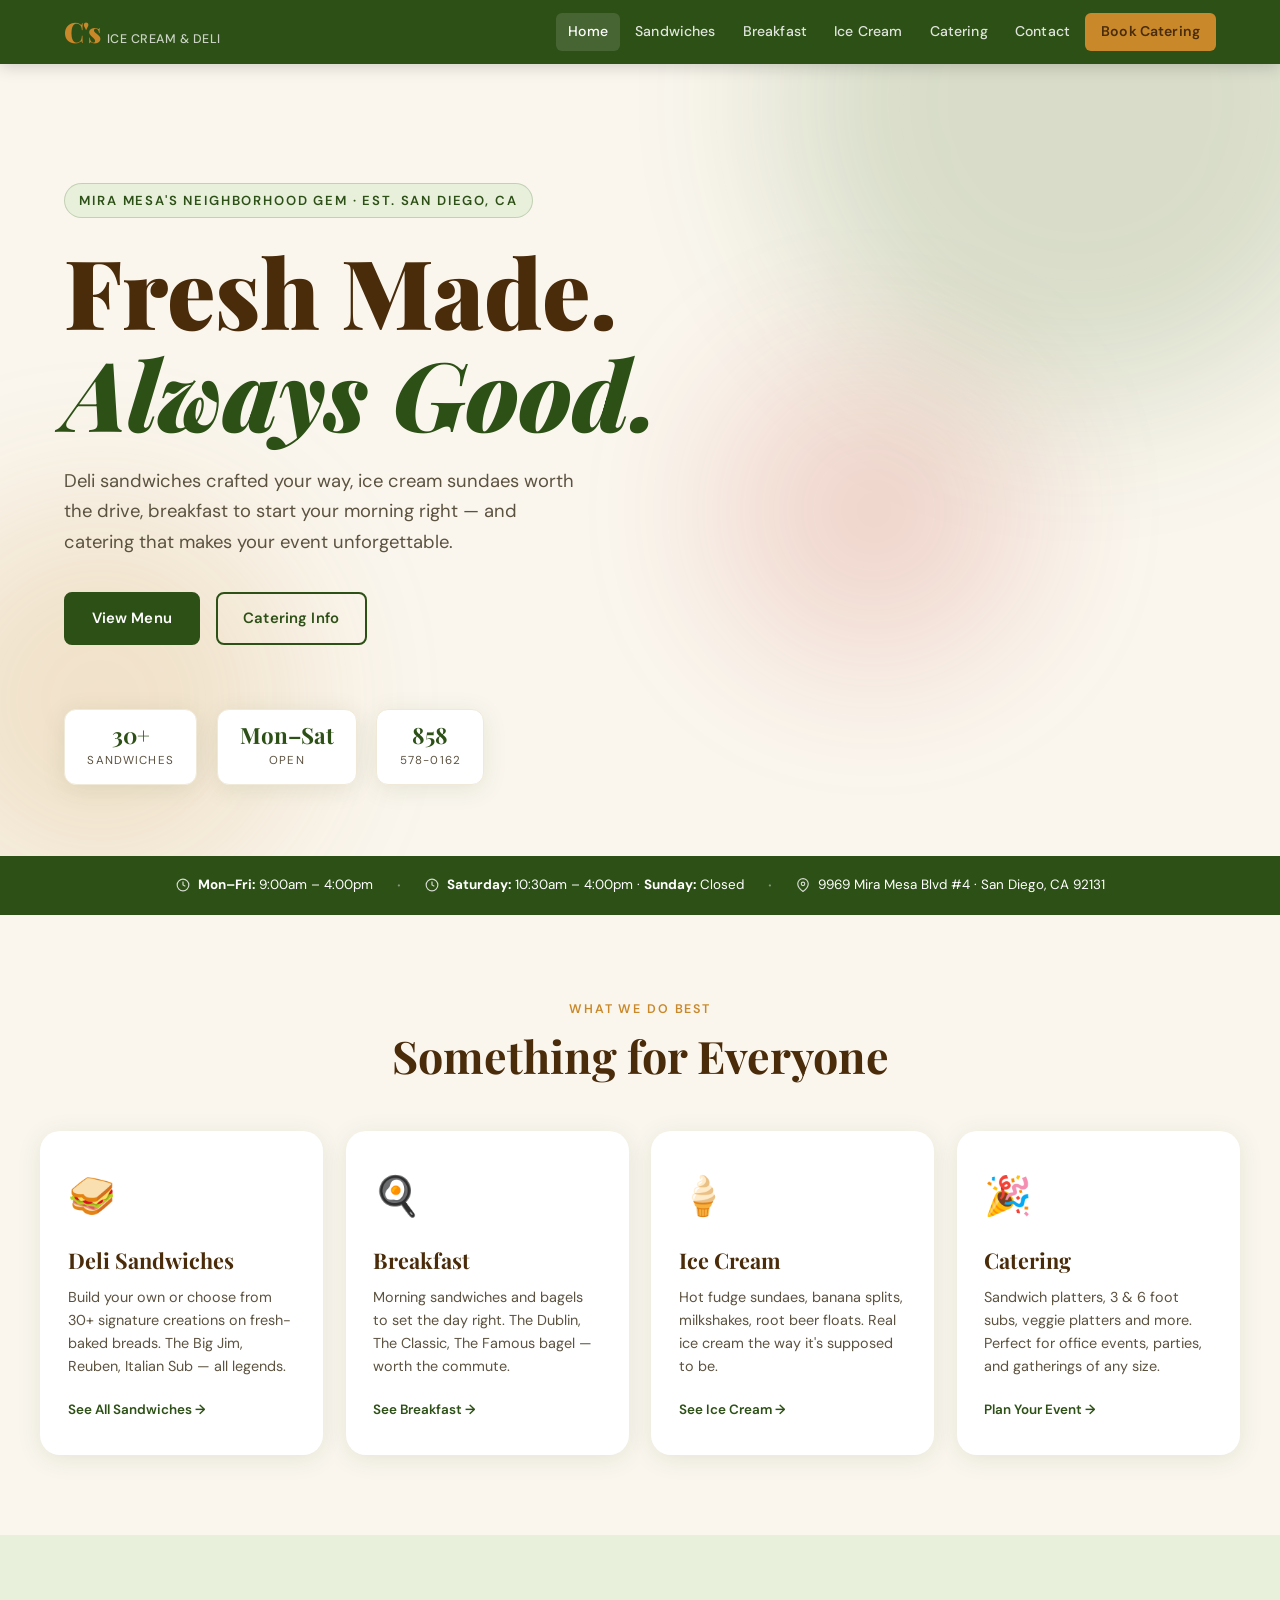
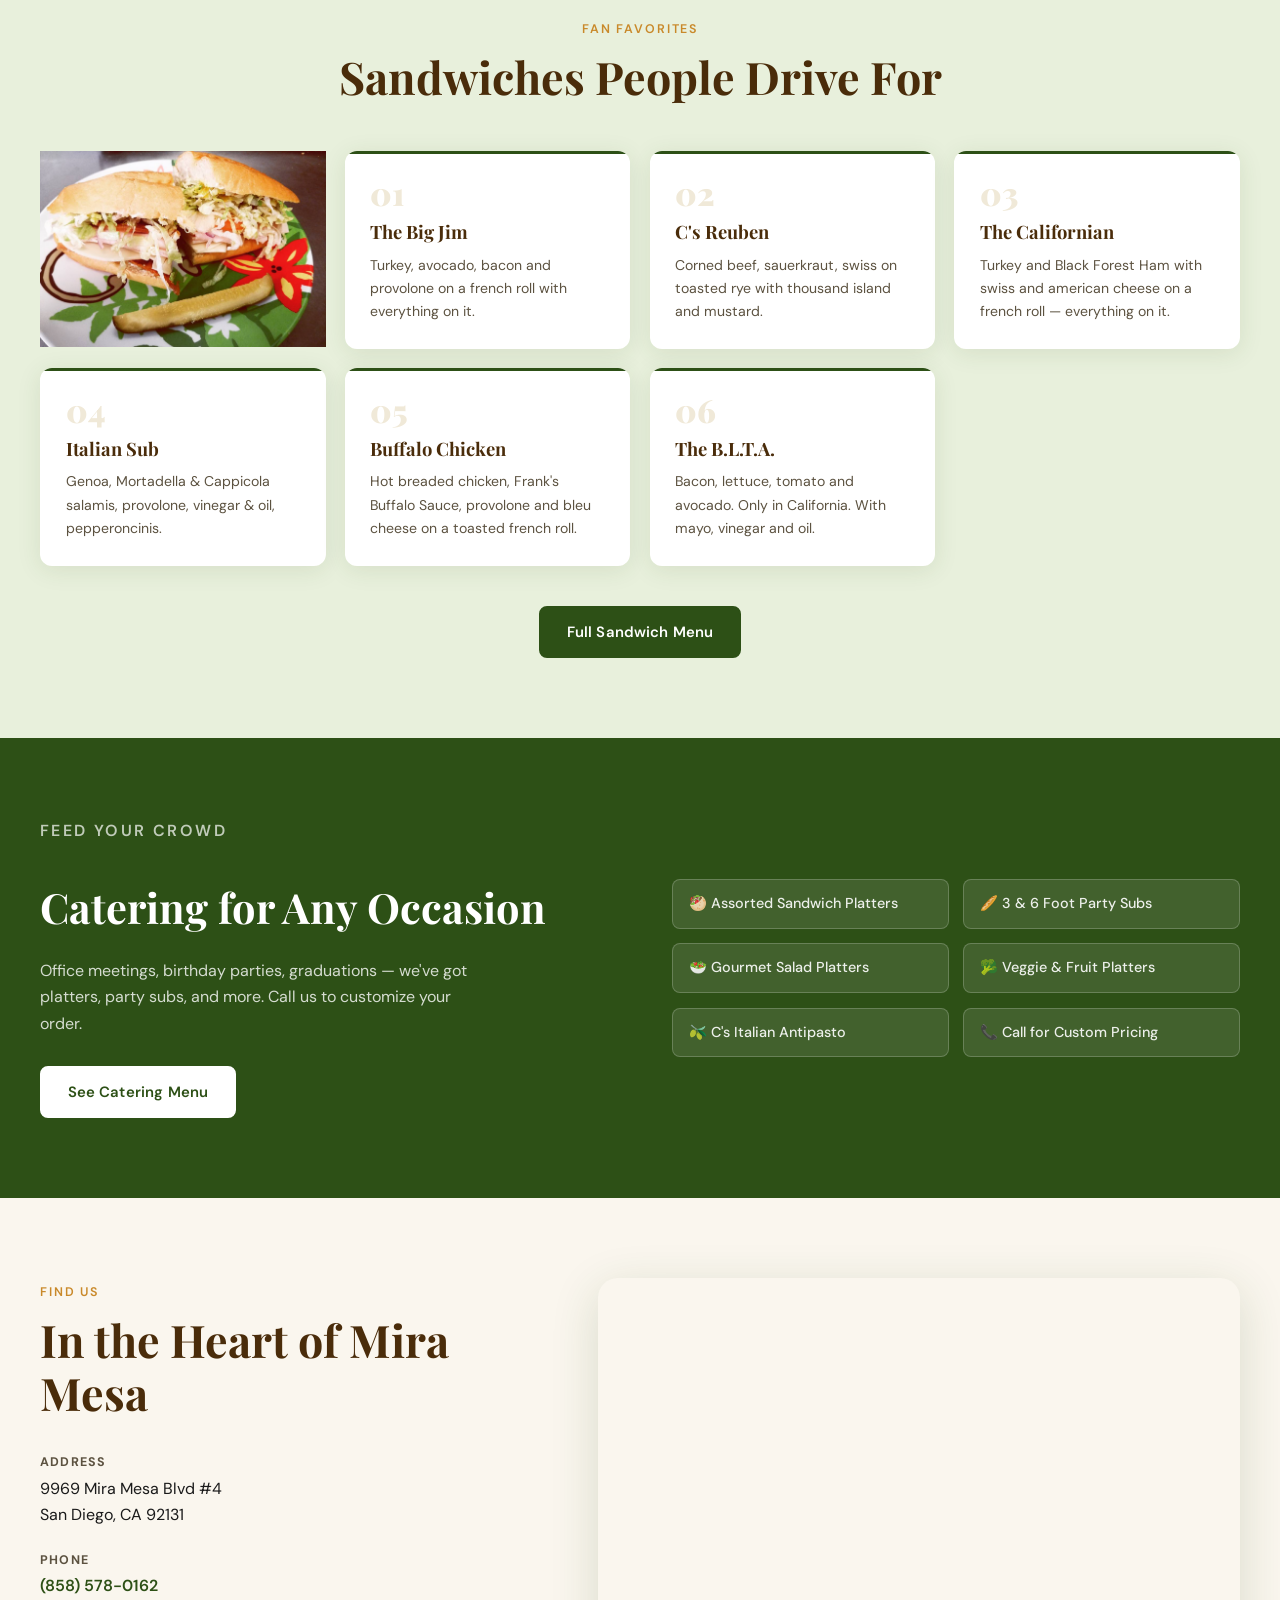
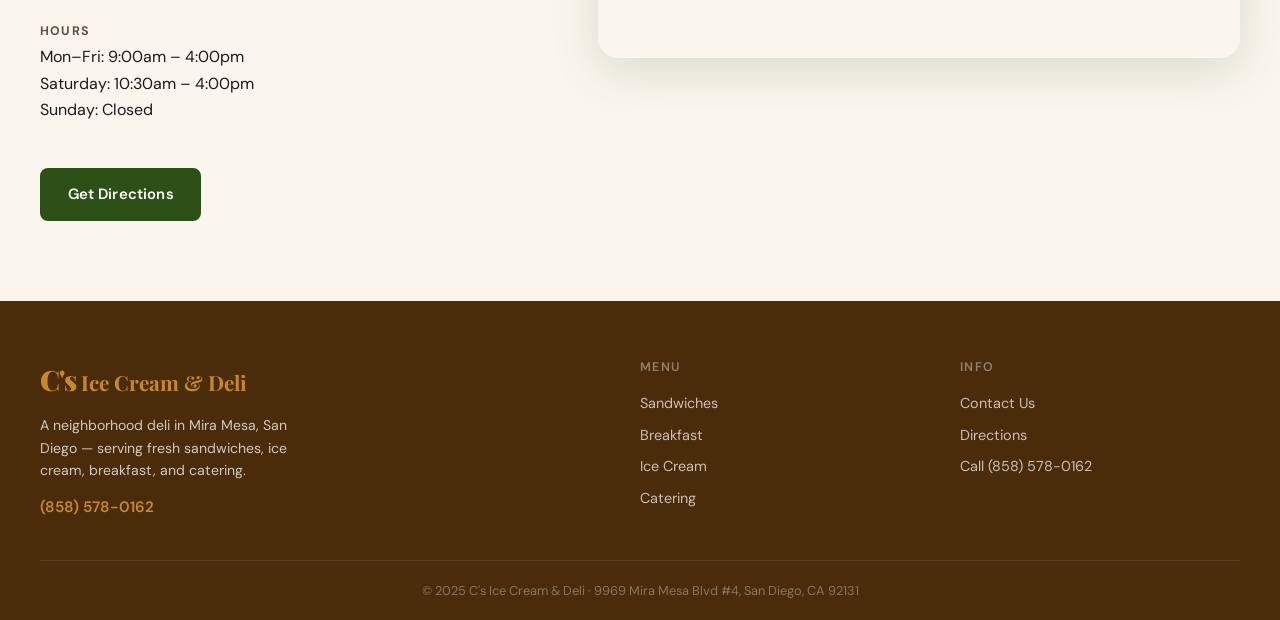
==== index.html @ 93390e1f "Remove duplicate image tag for The Big Jim sandwich6a" ====
<!DOCTYPE html>
<html lang="en">
<head>
  <meta charset="UTF-8" />
  <meta name="viewport" content="width=device-width, initial-scale=1.0" />
  <title>C's Ice Cream & Deli | Mira Mesa, San Diego</title>
  <meta name="description" content="C's Ice Cream & Deli — Mira Mesa's favorite neighborhood deli since forever. Fresh sandwiches, ice cream, breakfast, and catering in San Diego, CA." />
  <link rel="preconnect" href="https://fonts.googleapis.com" />
  <link href="https://fonts.googleapis.com/css2?family=Playfair+Display:ital,wght@0,700;0,900;1,700&family=DM+Sans:wght@300;400;500;600&display=swap" rel="stylesheet" />
  <link rel="stylesheet" href="style.css" />
</head>
<body>

  <!-- NAV -->
  <header class="site-header" id="top">
    <div class="nav-inner">
      <a href="index.html" class="logo">
        <span class="logo-c">C's</span>
        <span class="logo-sub">Ice Cream &amp; Deli</span>
      </a>
      <button class="hamburger" id="hamburger" aria-label="Menu">
        <span></span><span></span><span></span>
      </button>
      <nav class="main-nav" id="main-nav">
        <a href="index.html" class="active">Home</a>
        <a href="menu-sandwiches.html">Sandwiches</a>
        <a href="menu-breakfast.html">Breakfast</a>
        <a href="menu-icecream.html">Ice Cream</a>
        <a href="catering.html">Catering</a>
        <a href="contact.html">Contact</a>
        <a href="catering.html" class="nav-cta">Book Catering</a>
      </nav>
    </div>
  </header>

  <!-- HERO -->
  <section class="hero">
    <div class="hero-bg">
      <div class="hero-blob blob1"></div>
      <div class="hero-blob blob2"></div>
      <div class="hero-blob blob3"></div>
    </div>
    <div class="hero-content">
      <p class="hero-eyebrow">Mira Mesa's Neighborhood Gem · Est. San Diego, CA</p>
      <h1 class="hero-title">
        Fresh Made.<br />
        <em>Always Good.</em>
      </h1>
      <p class="hero-desc">Deli sandwiches crafted your way, ice cream sundaes worth the drive, breakfast to start your morning right — and catering that makes your event unforgettable.</p>
      <div class="hero-actions">
        <a href="menu-sandwiches.html" class="btn btn-primary">View Menu</a>
        <a href="catering.html" class="btn btn-outline">Catering Info</a>
      </div>
    </div>
    <div class="hero-badges">
      <div class="badge"><span class="badge-num">30+</span><span class="badge-label">Sandwiches</span></div>
      <div class="badge"><span class="badge-num">Mon–Sat</span><span class="badge-label">Open</span></div>
      <div class="badge"><span class="badge-num">858</span><span class="badge-label">578-0162</span></div>
    </div>
  </section>

  <!-- QUICK INFO STRIP -->
  <div class="info-strip">
    <div class="info-item">
      <svg xmlns="http://www.w3.org/2000/svg" viewBox="0 0 24 24" fill="none" stroke="currentColor" stroke-width="2"><circle cx="12" cy="12" r="10"/><polyline points="12 6 12 12 16 14"/></svg>
      <div><strong>Mon–Fri:</strong> 9:00am – 4:00pm</div>
    </div>
    <div class="info-sep">·</div>
    <div class="info-item">
      <svg xmlns="http://www.w3.org/2000/svg" viewBox="0 0 24 24" fill="none" stroke="currentColor" stroke-width="2"><circle cx="12" cy="12" r="10"/><polyline points="12 6 12 12 16 14"/></svg>
      <div><strong>Saturday:</strong> 10:30am – 4:00pm · <strong>Sunday:</strong> Closed</div>
    </div>
    <div class="info-sep">·</div>
    <div class="info-item">
      <svg xmlns="http://www.w3.org/2000/svg" viewBox="0 0 24 24" fill="none" stroke="currentColor" stroke-width="2"><path d="M21 10c0 7-9 13-9 13s-9-6-9-13a9 9 0 0 1 18 0z"/><circle cx="12" cy="10" r="3"/></svg>
      <div>9969 Mira Mesa Blvd #4 · San Diego, CA 92131</div>
    </div>
  </div>

  <!-- MENU SPOTLIGHT -->
  <section class="section menu-spotlight">
    <div class="container">
      <div class="section-header">
        <p class="section-eyebrow">What We Do Best</p>
        <h2 class="section-title">Something for Everyone</h2>
      </div>
      <div class="spotlight-grid">
        <a href="menu-sandwiches.html" class="spotlight-card card-sand">
          <div class="spotlight-icon">🥪</div>
          <h3>Deli Sandwiches</h3>
          <p>Build your own or choose from 30+ signature creations on fresh-baked breads. The Big Jim, Reuben, Italian Sub — all legends.</p>
          <span class="card-link">See All Sandwiches →</span>
        </a>
        <a href="menu-breakfast.html" class="spotlight-card card-bfast">
          <div class="spotlight-icon">🍳</div>
          <h3>Breakfast</h3>
          <p>Morning sandwiches and bagels to set the day right. The Dublin, The Classic, The Famous bagel — worth the commute.</p>
          <span class="card-link">See Breakfast →</span>
        </a>
        <a href="menu-icecream.html" class="spotlight-card card-ice">
          <div class="spotlight-icon">🍦</div>
          <h3>Ice Cream</h3>
          <p>Hot fudge sundaes, banana splits, milkshakes, root beer floats. Real ice cream the way it's supposed to be.</p>
          <span class="card-link">See Ice Cream →</span>
        </a>
        <a href="catering.html" class="spotlight-card card-cater">
          <div class="spotlight-icon">🎉</div>
          <h3>Catering</h3>
          <p>Sandwich platters, 3 & 6 foot subs, veggie platters and more. Perfect for office events, parties, and gatherings of any size.</p>
          <span class="card-link">Plan Your Event →</span>
        </a>
      </div>
    </div>
  </section>

  <!-- FEATURED SANDWICHES -->
  <section class="section fan-favs">
    <div class="container">
      <div class="section-header">
        <p class="section-eyebrow">Fan Favorites</p>
        <h2 class="section-title">Sandwiches People Drive For</h2>
      </div>
      <div class="favs-grid">
        <img src="Big_jim.PNG" alt="The Big Jim sandwichj" />
        <div class="fav-card">
          <div class="fav-num">01</div>
          <h4>The Big Jim</h4>
          <p>Turkey, avocado, bacon and provolone on a french roll with everything on it.</p>
        </div>
        
        <div class="fav-card">
          <div class="fav-num">02</div>
          
          <h4>C's Reuben</h4>
          <p>Corned beef, sauerkraut, swiss on toasted rye with thousand island and mustard.</p>
        </div>
        <div class="fav-card">
          <div class="fav-num">03</div>
          <h4>The Californian</h4>
          <p>Turkey and Black Forest Ham with swiss and american cheese on a french roll — everything on it.</p>
        </div>
        <div class="fav-card">
          <div class="fav-num">04</div>
          <h4>Italian Sub</h4>
          <p>Genoa, Mortadella & Cappicola salamis, provolone, vinegar & oil, pepperoncinis.</p>
        </div>
        <div class="fav-card">
          <div class="fav-num">05</div>
          <h4>Buffalo Chicken</h4>
          <p>Hot breaded chicken, Frank's Buffalo Sauce, provolone and bleu cheese on a toasted french roll.</p>
        </div>
        <div class="fav-card">
          <div class="fav-num">06</div>
          <h4>The B.L.T.A.</h4>
          <p>Bacon, lettuce, tomato and avocado. Only in California. With mayo, vinegar and oil.</p>
        </div>
      </div>
      <div class="favs-cta">
        <a href="menu-sandwiches.html" class="btn btn-primary">Full Sandwich Menu</a>
      </div>
    </div>
  </section>

  <!-- CATERING CTA BANNER -->
  <section class="cater-banner">
    <div class="container cater-banner-inner">
      <div class="cater-text">
        <p class="section-eyebrow light">Feed Your Crowd</p>
        <h2>Catering for Any Occasion</h2>
        <p>Office meetings, birthday parties, graduations — we've got platters, party subs, and more. Call us to customize your order.</p>
        <a href="catering.html" class="btn btn-white">See Catering Menu</a>
      </div>
      <div class="cater-items">
        <div class="cater-item">🥙 Assorted Sandwich Platters</div>
        <div class="cater-item">🥖 3 & 6 Foot Party Subs</div>
        <div class="cater-item">🥗 Gourmet Salad Platters</div>
        <div class="cater-item">🥦 Veggie &amp; Fruit Platters</div>
        <div class="cater-item">🫒 C's Italian Antipasto</div>
        <div class="cater-item">📞 Call for Custom Pricing</div>
      </div>
    </div>
  </section>

  <!-- LOCATION -->
  <section class="section location-section">
    <div class="container location-inner">
      <div class="location-info">
        <p class="section-eyebrow">Find Us</p>
        <h2 class="section-title">In the Heart of Mira Mesa</h2>
        <div class="loc-detail">
          <strong>Address</strong>
          <span>9969 Mira Mesa Blvd #4<br />San Diego, CA 92131</span>
        </div>
        <div class="loc-detail">
          <strong>Phone</strong>
          <span><a href="tel:8585780162">(858) 578-0162</a></span>
        </div>
        <div class="loc-detail">
          <strong>Hours</strong>
          <span>
            Mon–Fri: 9:00am – 4:00pm<br />
            Saturday: 10:30am – 4:00pm<br />
            Sunday: Closed
          </span>
        </div>
        <a href="https://maps.google.com/?q=9969+Mira+Mesa+Blvd+San+Diego+CA+92131" target="_blank" class="btn btn-primary" style="margin-top:1.5rem">Get Directions</a>
      </div>
      <div class="location-map">
        <iframe
          title="C's Ice Cream & Deli location"
          src="https://www.google.com/maps/embed?pb=!1m18!1m12!1m3!1d3350.0!2d-117.1395!3d32.9155!2m3!1f0!2f0!3f0!3m2!1i1024!2i768!4f13.1!3m3!1m2!1s0x80dc07a0a0000001%3A0x1!2s9969+Mira+Mesa+Blvd+%234%2C+San+Diego%2C+CA+92131!5e0!3m2!1sen!2sus!4v1234567890"
          width="100%"
          height="380"
          style="border:0;"
          allowfullscreen=""
          loading="lazy">
        </iframe>
      </div>
    </div>
  </section>

  <!-- FOOTER -->
  <footer class="site-footer">
    <div class="container footer-inner">
      <div class="footer-brand">
        <div class="footer-logo"><span class="logo-c">C's</span> Ice Cream &amp; Deli</div>
        <p>A neighborhood deli in Mira Mesa, San Diego — serving fresh sandwiches, ice cream, breakfast, and catering.</p>
        <a href="tel:8585780162" class="footer-phone">(858) 578-0162</a>
      </div>
      <div class="footer-links">
        <h5>Menu</h5>
        <a href="menu-sandwiches.html">Sandwiches</a>
        <a href="menu-breakfast.html">Breakfast</a>
        <a href="menu-icecream.html">Ice Cream</a>
        <a href="catering.html">Catering</a>
      </div>
      <div class="footer-links">
        <h5>Info</h5>
        <a href="contact.html">Contact Us</a>
        <a href="https://maps.google.com/?q=9969+Mira+Mesa+Blvd+San+Diego+CA+92131" target="_blank">Directions</a>
        <a href="tel:8585780162">Call (858) 578-0162</a>
      </div>
    </div>
    <div class="footer-bottom">
      <p>© 2025 C's Ice Cream &amp; Deli · 9969 Mira Mesa Blvd #4, San Diego, CA 92131</p>
    </div>
  </footer>

  <script src="main.js"></script>
</body>
</html>
---- style.css ----
/* ===================================
   C's Ice Cream & Deli — Stylesheet
   Warm deli aesthetic: cream, forest green, brick red
   =================================== */

:root {
  --cream: #faf6ee;
  --cream-dark: #f0e9d8;
  --green: #2d5016;
  --green-mid: #3d6b20;
  --green-light: #e8f0dc;
  --red: #c0392b;
  --red-soft: #e8c5c0;
  --gold: #c9892a;
  --gold-light: #f5e6cc;
  --brown: #4a2c0a;
  --text: #1a1a1a;
  --text-muted: #5c5240;
  --white: #ffffff;
  --shadow: 0 4px 24px rgba(45,80,22,0.10);
  --shadow-lg: 0 12px 48px rgba(45,80,22,0.16);
  --radius: 12px;
  --radius-lg: 20px;
  font-size: 16px;
}

*, *::before, *::after { box-sizing: border-box; margin: 0; padding: 0; }

html { scroll-behavior: smooth; }

body {
  font-family: 'DM Sans', sans-serif;
  background: var(--cream);
  color: var(--text);
  line-height: 1.65;
}

img { display: block; max-width: 100%; }
a { color: inherit; text-decoration: none; }

/* ---- HEADER / NAV ---- */
.site-header {
  position: sticky;
  top: 0;
  z-index: 100;
  background: var(--green);
  box-shadow: 0 2px 16px rgba(0,0,0,0.18);
}
.nav-inner {
  max-width: 1200px;
  margin: 0 auto;
  padding: 0 1.5rem;
  display: flex;
  align-items: center;
  height: 64px;
  gap: 1.5rem;
}
.logo {
  display: flex;
  align-items: baseline;
  gap: 0.4rem;
  flex-shrink: 0;
}
.logo-c {
  font-family: 'Playfair Display', serif;
  font-size: 1.75rem;
  font-weight: 900;
  color: var(--gold);
  letter-spacing: -0.02em;
}
.logo-sub {
  font-size: 0.78rem;
  font-weight: 500;
  color: rgba(255,255,255,0.75);
  letter-spacing: 0.04em;
  text-transform: uppercase;
}
.main-nav {
  display: flex;
  align-items: center;
  gap: 0.2rem;
  margin-left: auto;
}
.main-nav a {
  color: rgba(255,255,255,0.85);
  font-size: 0.88rem;
  font-weight: 500;
  padding: 0.45rem 0.75rem;
  border-radius: 6px;
  transition: all 0.2s;
  letter-spacing: 0.01em;
}
.main-nav a:hover, .main-nav a.active {
  color: #fff;
  background: rgba(255,255,255,0.12);
}
.nav-cta {
  background: var(--gold) !important;
  color: var(--brown) !important;
  font-weight: 600 !important;
  padding: 0.45rem 1rem !important;
  border-radius: 6px !important;
}
.nav-cta:hover { background: #d99b30 !important; transform: translateY(-1px); }

.hamburger {
  display: none;
  flex-direction: column;
  gap: 5px;
  background: none;
  border: none;
  cursor: pointer;
  padding: 4px;
  margin-left: auto;
}
.hamburger span {
  display: block;
  width: 24px;
  height: 2px;
  background: #fff;
  border-radius: 2px;
  transition: 0.3s;
}

/* ---- HERO ---- */
.hero {
  min-height: 88vh;
  display: flex;
  flex-direction: column;
  justify-content: center;
  align-items: flex-start;
  padding: 6rem 1.5rem 3rem;
  max-width: 1200px;
  margin: 0 auto;
  position: relative;
}
.hero-bg {
  position: fixed;
  inset: 0;
  pointer-events: none;
  z-index: -1;
  overflow: hidden;
}
.hero-blob {
  position: absolute;
  border-radius: 50%;
  opacity: 0.18;
  filter: blur(80px);
}
.blob1 { width: 600px; height: 600px; background: var(--green-mid); top: -200px; right: -100px; animation: drift1 18s ease-in-out infinite alternate; }
.blob2 { width: 400px; height: 400px; background: var(--gold); bottom: 0; left: -100px; animation: drift2 22s ease-in-out infinite alternate; }
.blob3 { width: 300px; height: 300px; background: var(--red); top: 40%; right: 20%; animation: drift1 14s ease-in-out infinite alternate-reverse; }

@keyframes drift1 { from { transform: translate(0,0) scale(1); } to { transform: translate(40px,30px) scale(1.08); } }
@keyframes drift2 { from { transform: translate(0,0) scale(1); } to { transform: translate(-30px,40px) scale(1.06); } }

.hero-eyebrow {
  font-size: 0.82rem;
  font-weight: 600;
  text-transform: uppercase;
  letter-spacing: 0.14em;
  color: var(--green);
  background: var(--green-light);
  border: 1px solid rgba(45,80,22,0.2);
  padding: 0.35rem 0.9rem;
  border-radius: 20px;
  margin-bottom: 1.4rem;
  display: inline-block;
  animation: fadeUp 0.7s ease both;
}
.hero-title {
  font-family: 'Playfair Display', serif;
  font-size: clamp(3.2rem, 8vw, 6rem);
  font-weight: 900;
  line-height: 1.06;
  color: var(--brown);
  margin-bottom: 1.4rem;
  max-width: 700px;
  animation: fadeUp 0.7s 0.1s ease both;
}
.hero-title em {
  font-style: italic;
  color: var(--green);
}
.hero-desc {
  font-size: 1.15rem;
  color: var(--text-muted);
  max-width: 520px;
  margin-bottom: 2.2rem;
  font-weight: 400;
  animation: fadeUp 0.7s 0.2s ease both;
}
.hero-actions {
  display: flex;
  gap: 1rem;
  flex-wrap: wrap;
  animation: fadeUp 0.7s 0.3s ease both;
}
.hero-badges {
  display: flex;
  gap: 1.2rem;
  margin-top: 4rem;
  flex-wrap: wrap;
  animation: fadeUp 0.7s 0.4s ease both;
}
.badge {
  display: flex;
  flex-direction: column;
  align-items: center;
  background: var(--white);
  border: 1px solid var(--cream-dark);
  border-radius: 12px;
  padding: 0.9rem 1.4rem;
  box-shadow: var(--shadow);
  min-width: 90px;
}
.badge-num {
  font-family: 'Playfair Display', serif;
  font-size: 1.4rem;
  font-weight: 700;
  color: var(--green);
  line-height: 1;
}
.badge-label {
  font-size: 0.72rem;
  text-transform: uppercase;
  letter-spacing: 0.1em;
  color: var(--text-muted);
  margin-top: 0.25rem;
}

@keyframes fadeUp { from { opacity:0; transform:translateY(20px); } to { opacity:1; transform:translateY(0); } }

/* ---- BUTTONS ---- */
.btn {
  display: inline-flex;
  align-items: center;
  gap: 0.4rem;
  font-family: 'DM Sans', sans-serif;
  font-weight: 600;
  font-size: 0.93rem;
  padding: 0.75rem 1.6rem;
  border-radius: 8px;
  cursor: pointer;
  transition: all 0.2s;
  letter-spacing: 0.01em;
  border: 2px solid transparent;
  text-decoration: none;
}
.btn-primary {
  background: var(--green);
  color: #fff;
  border-color: var(--green);
}
.btn-primary:hover { background: var(--green-mid); transform: translateY(-2px); box-shadow: 0 6px 20px rgba(45,80,22,0.25); }
.btn-outline {
  background: transparent;
  color: var(--green);
  border-color: var(--green);
}
.btn-outline:hover { background: var(--green); color: #fff; transform: translateY(-2px); }
.btn-white {
  background: #fff;
  color: var(--green);
  border-color: #fff;
}
.btn-white:hover { background: var(--cream); transform: translateY(-2px); }
.btn-gold {
  background: var(--gold);
  color: var(--brown);
  border-color: var(--gold);
}
.btn-gold:hover { background: #d99b30; transform: translateY(-2px); box-shadow: 0 6px 20px rgba(201,137,42,0.3); }

/* ---- INFO STRIP ---- */
.info-strip {
  background: var(--green);
  color: #fff;
  display: flex;
  align-items: center;
  justify-content: center;
  gap: 1.5rem;
  padding: 0.85rem 1.5rem;
  font-size: 0.84rem;
  flex-wrap: wrap;
}
.info-item {
  display: flex;
  align-items: center;
  gap: 0.5rem;
}
.info-item svg { width: 14px; height: 14px; opacity: 0.8; flex-shrink: 0; }
.info-sep { opacity: 0.4; font-size: 1.2rem; }

/* ---- SECTIONS ---- */
.section { padding: 5rem 1.5rem; }
.container { max-width: 1200px; margin: 0 auto; }
.section-header { text-align: center; margin-bottom: 3rem; }
.section-eyebrow {
  display: inline-block;
  font-size: 0.78rem;
  font-weight: 600;
  text-transform: uppercase;
  letter-spacing: 0.15em;
  color: var(--gold);
  margin-bottom: 0.6rem;
}
.section-eyebrow.light { color: rgba(255,255,255,0.7); }
.section-title {
  font-family: 'Playfair Display', serif;
  font-size: clamp(2rem, 4vw, 2.8rem);
  font-weight: 700;
  color: var(--brown);
  line-height: 1.2;
}

/* ---- SPOTLIGHT GRID ---- */
.spotlight-grid {
  display: grid;
  grid-template-columns: repeat(auto-fit, minmax(250px, 1fr));
  gap: 1.4rem;
}
.spotlight-card {
  background: var(--white);
  border-radius: var(--radius-lg);
  padding: 2rem 1.6rem;
  border: 2px solid transparent;
  transition: all 0.25s;
  cursor: pointer;
  display: flex;
  flex-direction: column;
  gap: 0.5rem;
  box-shadow: var(--shadow);
  text-decoration: none;
  color: inherit;
}
.spotlight-card:hover {
  transform: translateY(-6px);
  box-shadow: var(--shadow-lg);
  border-color: var(--green);
}
.spotlight-icon { font-size: 2.4rem; margin-bottom: 0.4rem; }
.spotlight-card h3 {
  font-family: 'Playfair Display', serif;
  font-size: 1.35rem;
  font-weight: 700;
  color: var(--brown);
}
.spotlight-card p { font-size: 0.9rem; color: var(--text-muted); line-height: 1.6; }
.card-link { font-size: 0.84rem; font-weight: 600; color: var(--green); margin-top: auto; padding-top: 0.8rem; }

.card-sand:hover { border-color: var(--gold); }
.card-bfast:hover { border-color: var(--red); }
.card-ice:hover { border-color: #4db8e8; }
.card-cater:hover { border-color: var(--green); }

/* ---- FAN FAVS ---- */
.fan-favs { background: var(--green-light); }
.favs-grid {
  display: grid;
  grid-template-columns: repeat(auto-fit, minmax(280px, 1fr));
  gap: 1.2rem;
  margin-bottom: 2.5rem;
}
.fav-card {
  background: var(--white);
  border-radius: var(--radius);
  padding: 1.6rem;
  box-shadow: var(--shadow);
  transition: transform 0.2s;
  position: relative;
  overflow: hidden;
}
.fav-card::before {
  content: '';
  position: absolute;
  top: 0; left: 0; right: 0;
  height: 3px;
  background: var(--green);
}
.fav-card:hover { transform: translateY(-4px); }
.fav-num {
  font-family: 'Playfair Display', serif;
  font-size: 2rem;
  font-weight: 900;
  color: var(--cream-dark);
  line-height: 1;
  margin-bottom: 0.5rem;
}
.fav-card h4 {
  font-family: 'Playfair Display', serif;
  font-size: 1.15rem;
  font-weight: 700;
  color: var(--brown);
  margin-bottom: 0.4rem;
}
.fav-card p { font-size: 0.88rem; color: var(--text-muted); }
.favs-cta { text-align: center; }

/* ---- CATERING BANNER ---- */
.cater-banner {
  background: var(--green);
  padding: 5rem 1.5rem;
  color: #fff;
}
.cater-banner-inner {
  display: grid;
  grid-template-columns: 1fr 1fr;
  gap: 4rem;
  align-items: center;
}
.cater-text h2 {
  font-family: 'Playfair Display', serif;
  font-size: clamp(1.8rem, 3.5vw, 2.6rem);
  font-weight: 700;
  margin-bottom: 1rem;
  color: #fff;
}
.cater-text p {
  font-size: 1rem;
  color: rgba(255,255,255,0.8);
  margin-bottom: 1.8rem;
  max-width: 440px;
}
.cater-items {
  display: grid;
  grid-template-columns: 1fr 1fr;
  gap: 0.9rem;
}
.cater-item {
  background: rgba(255,255,255,0.1);
  border: 1px solid rgba(255,255,255,0.2);
  border-radius: 8px;
  padding: 0.75rem 1rem;
  font-size: 0.9rem;
  font-weight: 500;
  color: rgba(255,255,255,0.9);
}

/* ---- LOCATION ---- */
.location-section { background: var(--cream); }
.location-inner {
  display: grid;
  grid-template-columns: 1fr 1.3fr;
  gap: 4rem;
  align-items: start;
}
.location-info .section-title { text-align: left; margin-bottom: 2rem; }
.loc-detail {
  display: flex;
  flex-direction: column;
  gap: 0.2rem;
  margin-bottom: 1.3rem;
}
.loc-detail strong {
  font-size: 0.78rem;
  text-transform: uppercase;
  letter-spacing: 0.1em;
  color: var(--text-muted);
}
.loc-detail span { font-size: 1rem; color: var(--text); }
.loc-detail a { color: var(--green); font-weight: 600; }
.loc-detail a:hover { text-decoration: underline; }
.location-map iframe {
  border-radius: var(--radius-lg);
  box-shadow: var(--shadow-lg);
}

/* ---- PAGE HERO (inner pages) ---- */
.page-hero {
  background: var(--green);
  padding: 4rem 1.5rem 3rem;
  text-align: center;
}
.page-hero-eyebrow {
  font-size: 0.78rem;
  text-transform: uppercase;
  letter-spacing: 0.14em;
  color: rgba(255,255,255,0.6);
  margin-bottom: 0.6rem;
}
.page-hero h1 {
  font-family: 'Playfair Display', serif;
  font-size: clamp(2.2rem, 5vw, 3.6rem);
  font-weight: 700;
  color: #fff;
}
.page-hero p {
  color: rgba(255,255,255,0.78);
  margin-top: 0.8rem;
  font-size: 1.05rem;
  max-width: 540px;
  margin-left: auto;
  margin-right: auto;
}

/* ---- MENU PAGES ---- */
.menu-page { padding: 4rem 1.5rem; }
.menu-section { margin-bottom: 3.5rem; }
.menu-section-title {
  font-family: 'Playfair Display', serif;
  font-size: 1.6rem;
  font-weight: 700;
  color: var(--green);
  border-bottom: 2px solid var(--green-light);
  padding-bottom: 0.6rem;
  margin-bottom: 1.5rem;
}
.menu-grid {
  display: grid;
  grid-template-columns: repeat(auto-fill, minmax(300px, 1fr));
  gap: 1rem;
}
.menu-item {
  background: var(--white);
  border-radius: var(--radius);
  padding: 1.2rem 1.4rem;
  border-left: 4px solid var(--green);
  box-shadow: var(--shadow);
}
.menu-item h4 {
  font-family: 'Playfair Display', serif;
  font-size: 1.05rem;
  font-weight: 700;
  color: var(--brown);
  margin-bottom: 0.3rem;
}
.menu-item p { font-size: 0.87rem; color: var(--text-muted); line-height: 1.5; }
.menu-item .price {
  font-size: 0.82rem;
  font-weight: 600;
  color: var(--green);
  margin-top: 0.4rem;
}
.menu-note {
  background: var(--gold-light);
  border: 1px solid var(--gold);
  border-radius: var(--radius);
  padding: 1rem 1.4rem;
  font-size: 0.9rem;
  color: var(--brown);
  margin-top: 1.2rem;
}

/* ---- CATERING PAGE ---- */
.catering-intro {
  max-width: 700px;
  margin: 0 auto;
  text-align: center;
  padding: 3.5rem 1.5rem 0;
}
.catering-intro h2 {
  font-family: 'Playfair Display', serif;
  font-size: 1.9rem;
  color: var(--brown);
  margin-bottom: 0.8rem;
}
.catering-intro p { color: var(--text-muted); font-size: 1.05rem; }

.catering-grid {
  display: grid;
  grid-template-columns: repeat(auto-fit, minmax(320px, 1fr));
  gap: 1.6rem;
  padding: 3rem 1.5rem 1rem;
  max-width: 1200px;
  margin: 0 auto;
}
.cater-card {
  background: var(--white);
  border-radius: var(--radius-lg);
  padding: 2rem;
  box-shadow: var(--shadow);
  border-top: 4px solid var(--green);
  transition: transform 0.25s, box-shadow 0.25s;
}
.cater-card:hover { transform: translateY(-5px); box-shadow: var(--shadow-lg); }
.cater-card-icon { font-size: 2.5rem; margin-bottom: 1rem; }
.cater-card h3 {
  font-family: 'Playfair Display', serif;
  font-size: 1.35rem;
  font-weight: 700;
  color: var(--brown);
  margin-bottom: 0.6rem;
}
.cater-card p { font-size: 0.92rem; color: var(--text-muted); line-height: 1.6; margin-bottom: 0.8rem; }
.cater-card .serves {
  display: inline-block;
  background: var(--green-light);
  color: var(--green);
  font-size: 0.8rem;
  font-weight: 600;
  padding: 0.25rem 0.7rem;
  border-radius: 20px;
}
.cater-card .call-pricing {
  display: inline-block;
  background: var(--gold-light);
  color: var(--gold);
  font-size: 0.8rem;
  font-weight: 700;
  padding: 0.25rem 0.7rem;
  border-radius: 20px;
  margin-top: 0.5rem;
}

.catering-cta-box {
  max-width: 680px;
  margin: 3rem auto 4rem;
  background: var(--green);
  border-radius: var(--radius-lg);
  padding: 3rem 2rem;
  text-align: center;
  color: #fff;
}
.catering-cta-box h3 {
  font-family: 'Playfair Display', serif;
  font-size: 1.8rem;
  margin-bottom: 0.8rem;
}
.catering-cta-box p {
  color: rgba(255,255,255,0.8);
  margin-bottom: 1.8rem;
  font-size: 1rem;
}
.cta-contact-grid {
  display: flex;
  gap: 1.2rem;
  justify-content: center;
  flex-wrap: wrap;
}

/* ---- CONTACT PAGE ---- */
.contact-layout {
  display: grid;
  grid-template-columns: 1fr 1fr;
  gap: 3rem;
  max-width: 1000px;
  margin: 0 auto;
  padding: 3.5rem 1.5rem;
}
.contact-info h2 {
  font-family: 'Playfair Display', serif;
  font-size: 1.7rem;
  color: var(--brown);
  margin-bottom: 1.5rem;
}
.contact-detail {
  display: flex;
  gap: 0.8rem;
  align-items: flex-start;
  margin-bottom: 1.4rem;
}
.contact-icon {
  width: 40px;
  height: 40px;
  background: var(--green-light);
  border-radius: 10px;
  display: flex;
  align-items: center;
  justify-content: center;
  font-size: 1.1rem;
  flex-shrink: 0;
}
.contact-detail strong { display: block; font-size: 0.8rem; text-transform: uppercase; letter-spacing: 0.08em; color: var(--text-muted); }
.contact-detail span, .contact-detail a { font-size: 1rem; color: var(--text); }
.contact-detail a:hover { color: var(--green); text-decoration: underline; }

.contact-form-wrap {
  background: var(--white);
  border-radius: var(--radius-lg);
  padding: 2rem;
  box-shadow: var(--shadow);
}
.contact-form-wrap h3 {
  font-family: 'Playfair Display', serif;
  font-size: 1.3rem;
  color: var(--brown);
  margin-bottom: 1.4rem;
}
.form-group { margin-bottom: 1.1rem; }
.form-group label {
  display: block;
  font-size: 0.83rem;
  font-weight: 600;
  color: var(--text-muted);
  margin-bottom: 0.35rem;
  text-transform: uppercase;
  letter-spacing: 0.06em;
}
.form-group input,
.form-group select,
.form-group textarea {
  width: 100%;
  padding: 0.7rem 1rem;
  border: 1.5px solid var(--cream-dark);
  border-radius: 8px;
  font-family: 'DM Sans', sans-serif;
  font-size: 0.95rem;
  color: var(--text);
  background: var(--cream);
  transition: border-color 0.2s;
  outline: none;
}
.form-group input:focus,
.form-group select:focus,
.form-group textarea:focus {
  border-color: var(--green);
  background: #fff;
}
.form-group textarea { resize: vertical; min-height: 110px; }

/* ---- FOOTER ---- */
.site-footer {
  background: var(--brown);
  color: rgba(255,255,255,0.75);
  padding: 3.5rem 1.5rem 0;
}
.footer-inner {
  display: grid;
  grid-template-columns: 2fr 1fr 1fr;
  gap: 2.5rem;
  padding-bottom: 2.5rem;
  border-bottom: 1px solid rgba(255,255,255,0.1);
}
.footer-brand .footer-logo {
  font-family: 'Playfair Display', serif;
  font-size: 1.3rem;
  font-weight: 700;
  color: var(--gold);
  margin-bottom: 0.7rem;
}
.footer-brand p { font-size: 0.88rem; max-width: 280px; line-height: 1.6; }
.footer-phone {
  display: inline-block;
  margin-top: 0.8rem;
  font-size: 0.95rem;
  font-weight: 600;
  color: var(--gold);
}
.footer-phone:hover { text-decoration: underline; }
.footer-links { display: flex; flex-direction: column; gap: 0.5rem; }
.footer-links h5 {
  font-size: 0.78rem;
  text-transform: uppercase;
  letter-spacing: 0.12em;
  color: rgba(255,255,255,0.4);
  margin-bottom: 0.4rem;
  font-weight: 600;
}
.footer-links a { font-size: 0.9rem; color: rgba(255,255,255,0.7); transition: color 0.2s; }
.footer-links a:hover { color: var(--gold); }
.footer-bottom {
  padding: 1.2rem 0;
  text-align: center;
  font-size: 0.8rem;
  color: rgba(255,255,255,0.35);
}

/* ---- RESPONSIVE ---- */
@media (max-width: 900px) {
  .cater-banner-inner { grid-template-columns: 1fr; gap: 2.5rem; }
  .location-inner { grid-template-columns: 1fr; }
  .contact-layout { grid-template-columns: 1fr; }
  .footer-inner { grid-template-columns: 1fr 1fr; }
}

@media (max-width: 720px) {
  .main-nav {
    display: none;
    position: absolute;
    top: 64px;
    left: 0; right: 0;
    background: var(--green);
    flex-direction: column;
    padding: 1rem 1.5rem 1.5rem;
    gap: 0.2rem;
    box-shadow: 0 8px 24px rgba(0,0,0,0.2);
  }
  .main-nav.open { display: flex; }
  .main-nav a { width: 100%; padding: 0.7rem 0.9rem; }
  .hamburger { display: flex; }
  .site-header { position: relative; }
  .hero { min-height: auto; padding: 3rem 1.5rem 2rem; }
  .cater-items { grid-template-columns: 1fr; }
  .footer-inner { grid-template-columns: 1fr; }
  .info-sep { display: none; }
  .info-strip { flex-direction: column; gap: 0.5rem; text-align: center; }
}
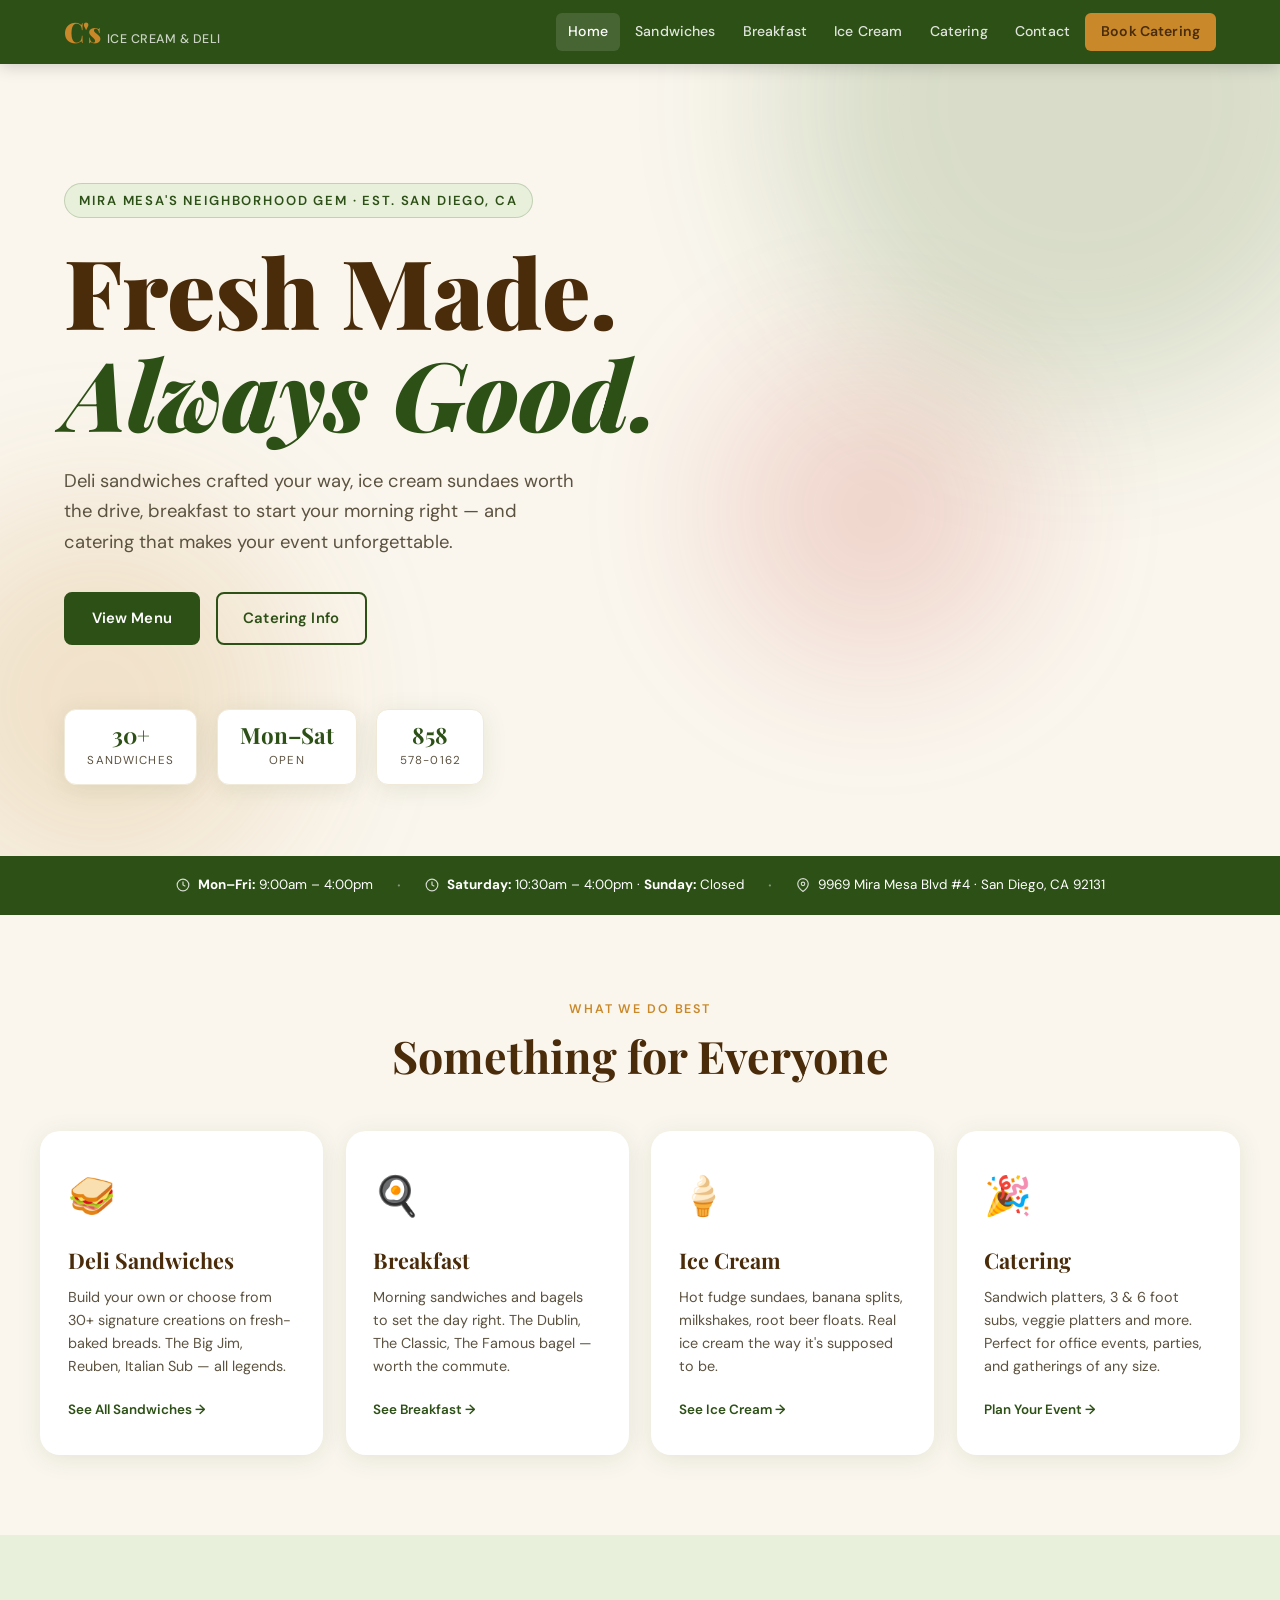
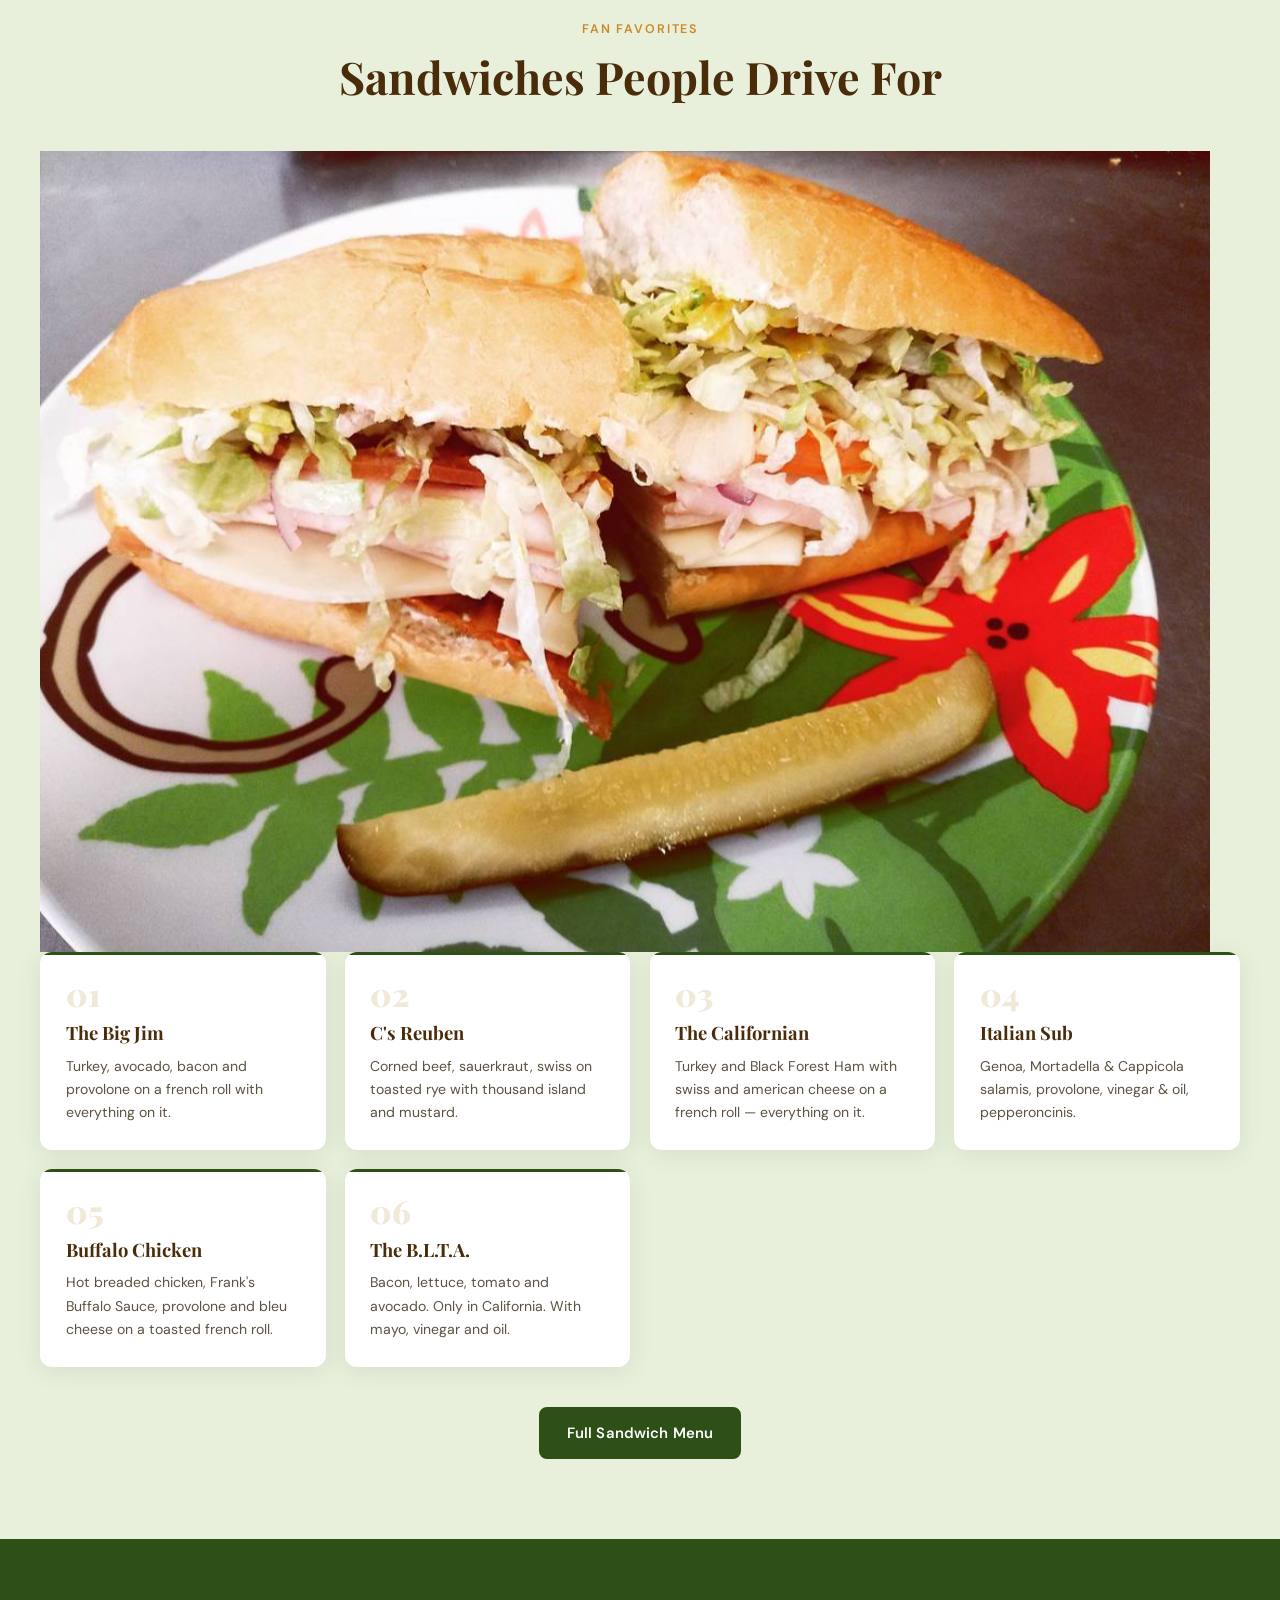
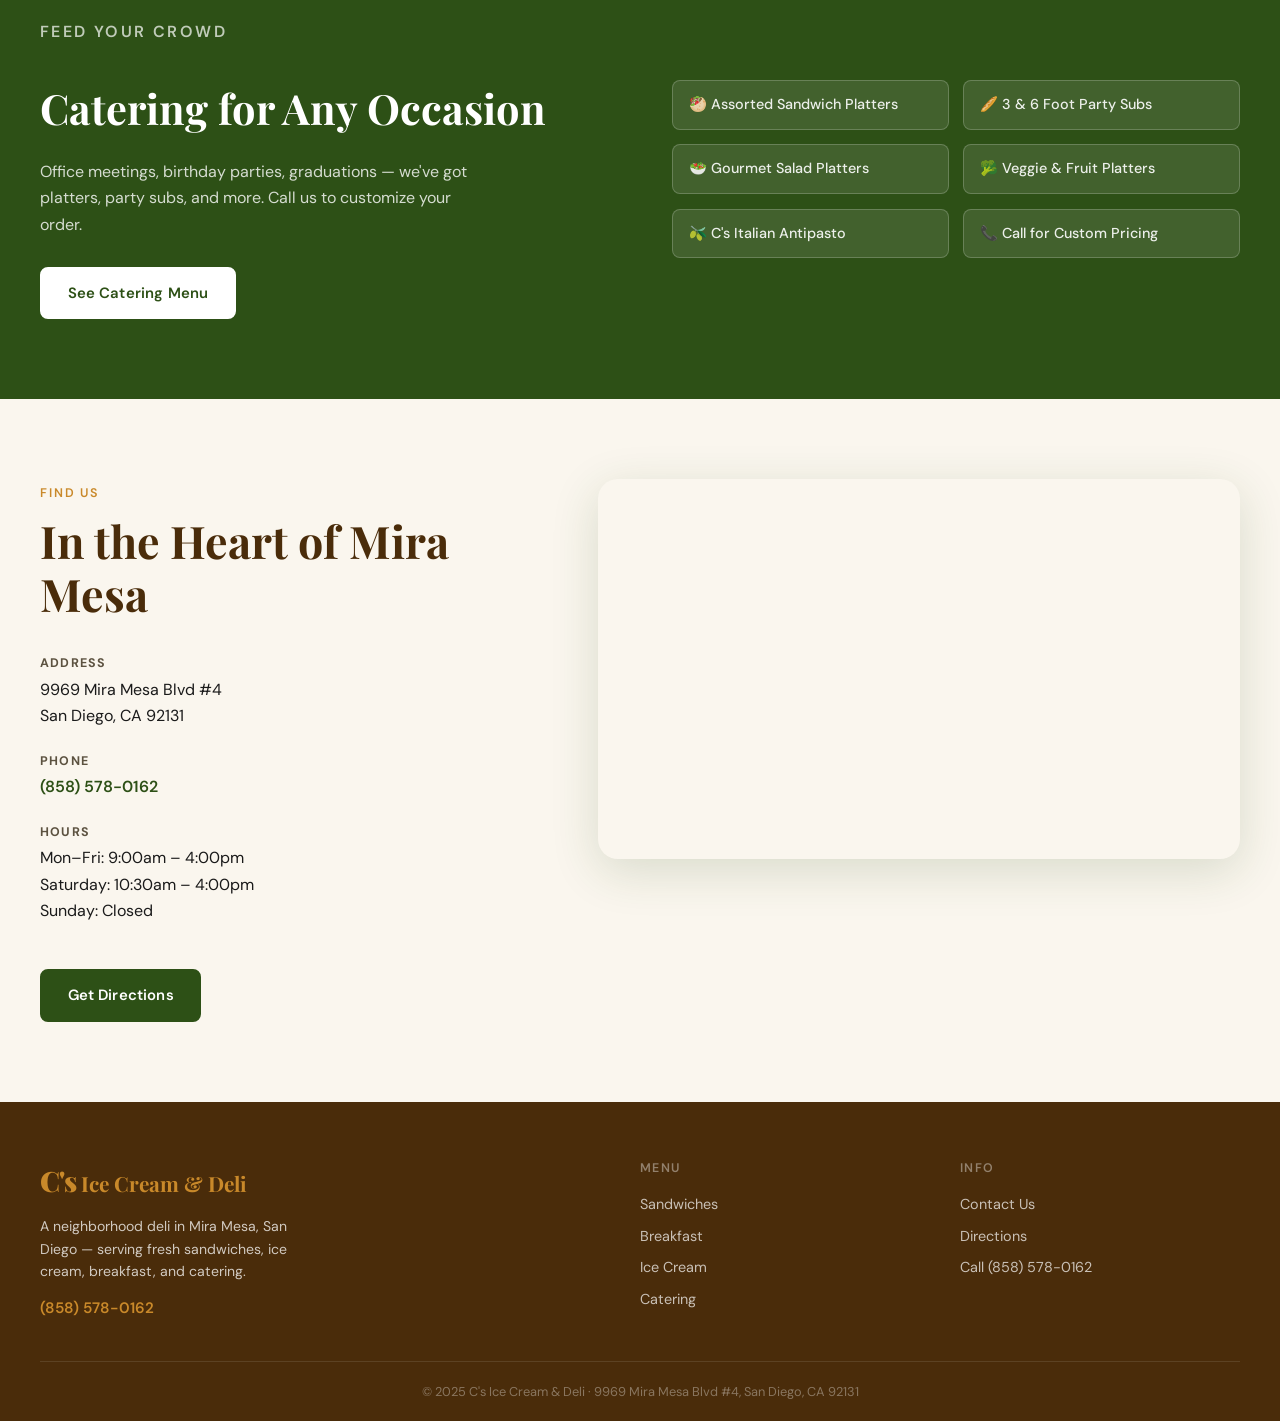
==== commit 7f9cca8d: "Fix duplicate image tag for The Big Jim sandwich6b" ====
--- a/index.html
+++ b/index.html
@@ -120,8 +120,9 @@
         <p class="section-eyebrow">Fan Favorites</p>
         <h2 class="section-title">Sandwiches People Drive For</h2>
       </div>
+      <img src="Big_jim.PNG" alt="The Big Jim sandwichj" />
       <div class="favs-grid">
-        <img src="Big_jim.PNG" alt="The Big Jim sandwichj" />
+        
         <div class="fav-card">
           <div class="fav-num">01</div>
           <h4>The Big Jim</h4>
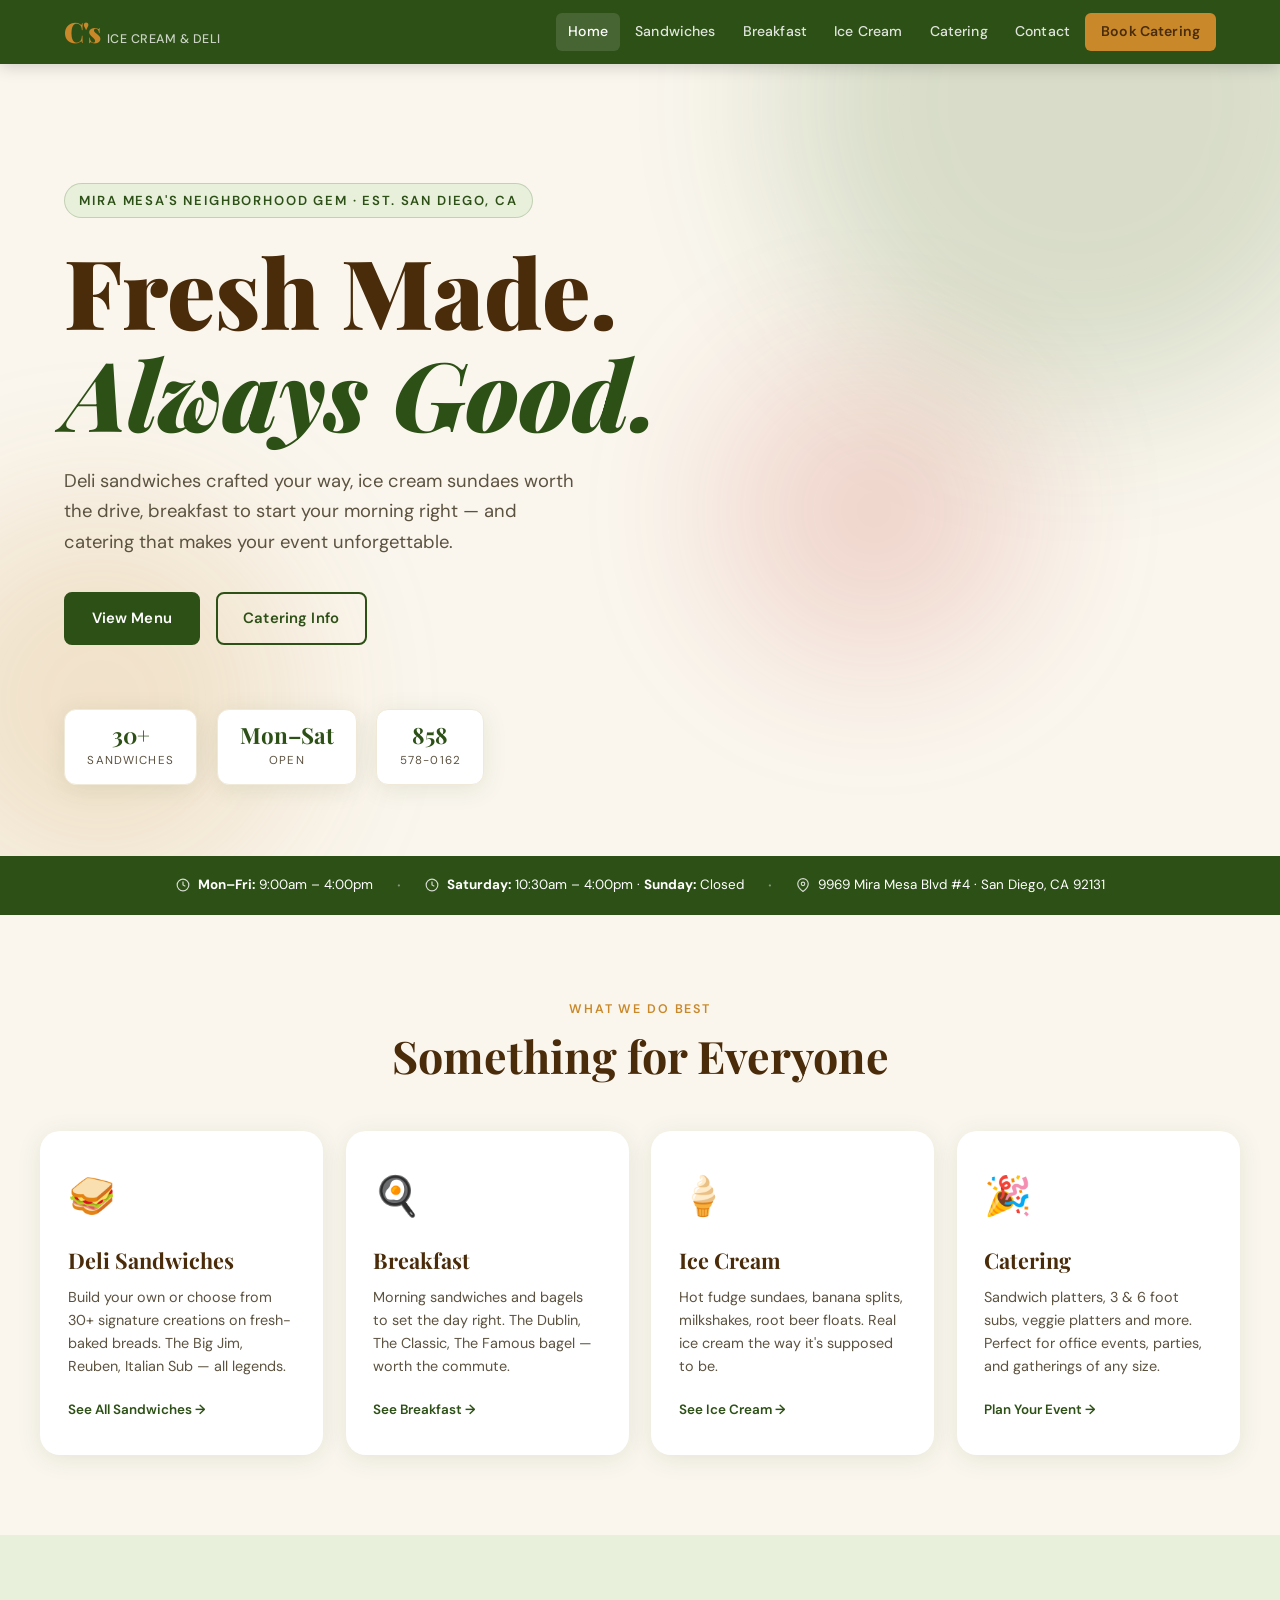
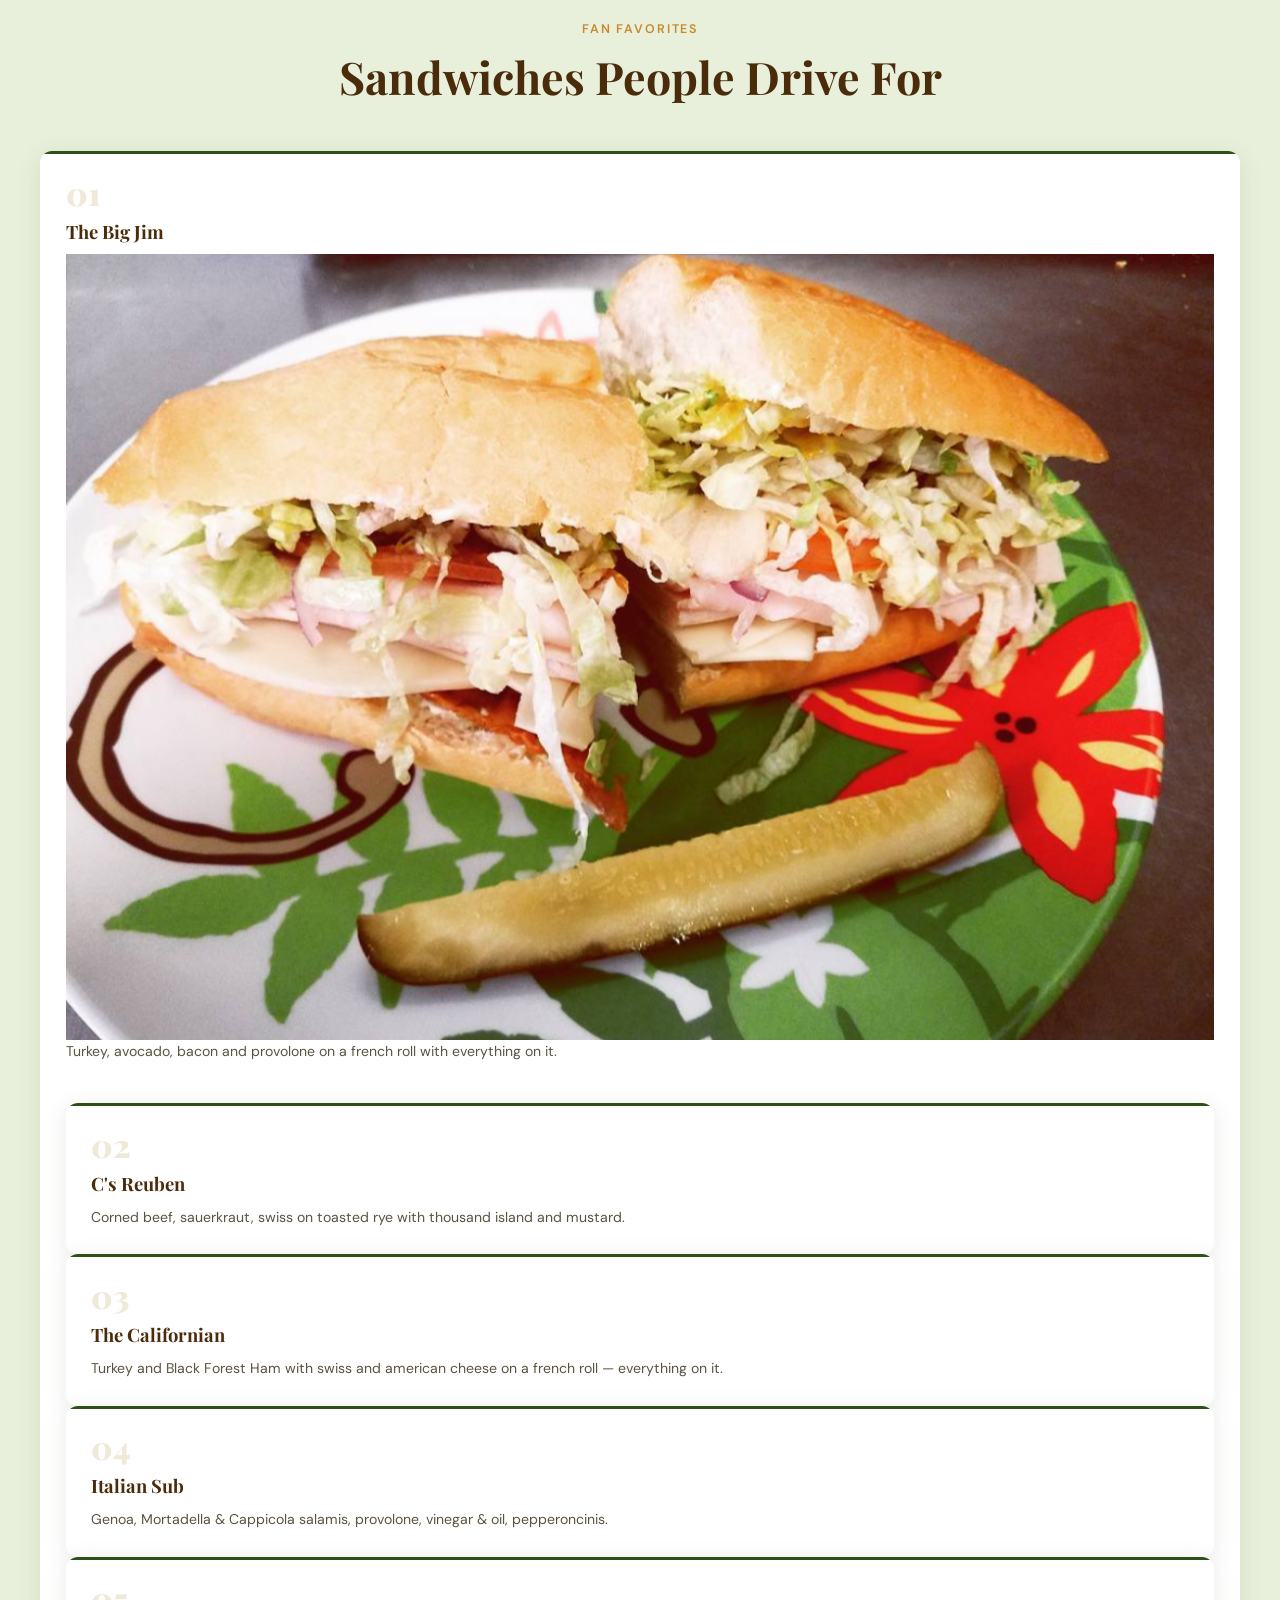
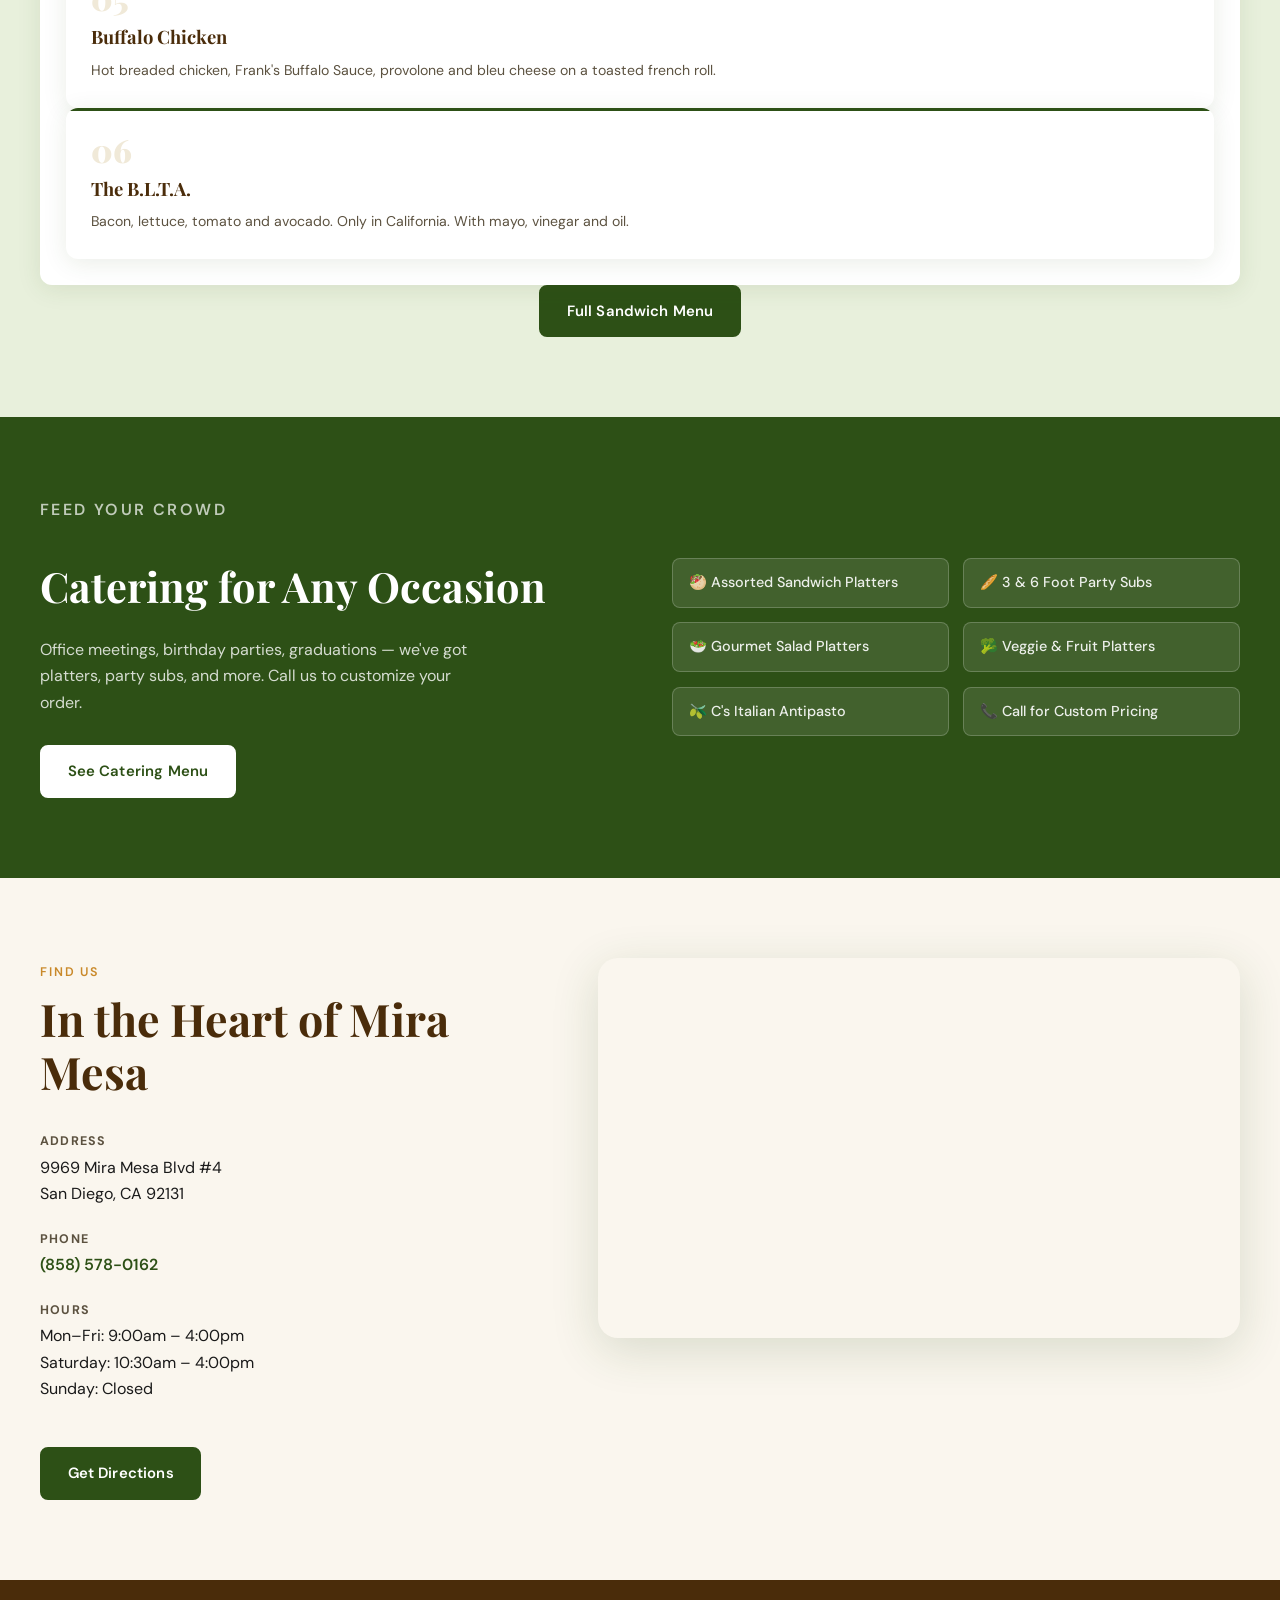
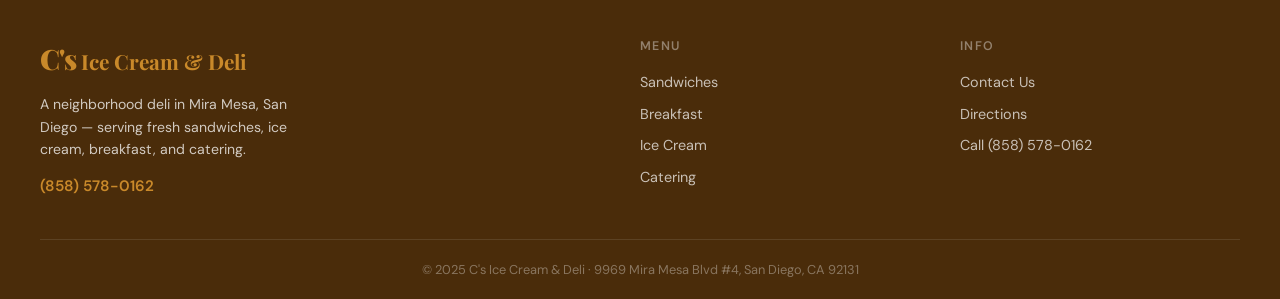
==== commit 7e252c9a: "Add 'The Big Jim' sandwich card to favorites section6c Added a new favorite card for 'The Big Jim' s" ====
--- a/index.html
+++ b/index.html
@@ -120,12 +120,14 @@
         <p class="section-eyebrow">Fan Favorites</p>
         <h2 class="section-title">Sandwiches People Drive For</h2>
       </div>
-      <img src="Big_jim.PNG" alt="The Big Jim sandwichj" />
+      
+        
+        <div class="fav-card">
+          <div class="fav-num">01</div>
+          <h4>The Big Jim</h4>
+          <img src="Big_jim.PNG" alt="The Big Jim sandwichj" />
       <div class="favs-grid">
         
-        <div class="fav-card">
-          <div class="fav-num">01</div>
-          <h4>The Big Jim</h4>
           <p>Turkey, avocado, bacon and provolone on a french roll with everything on it.</p>
         </div>
         
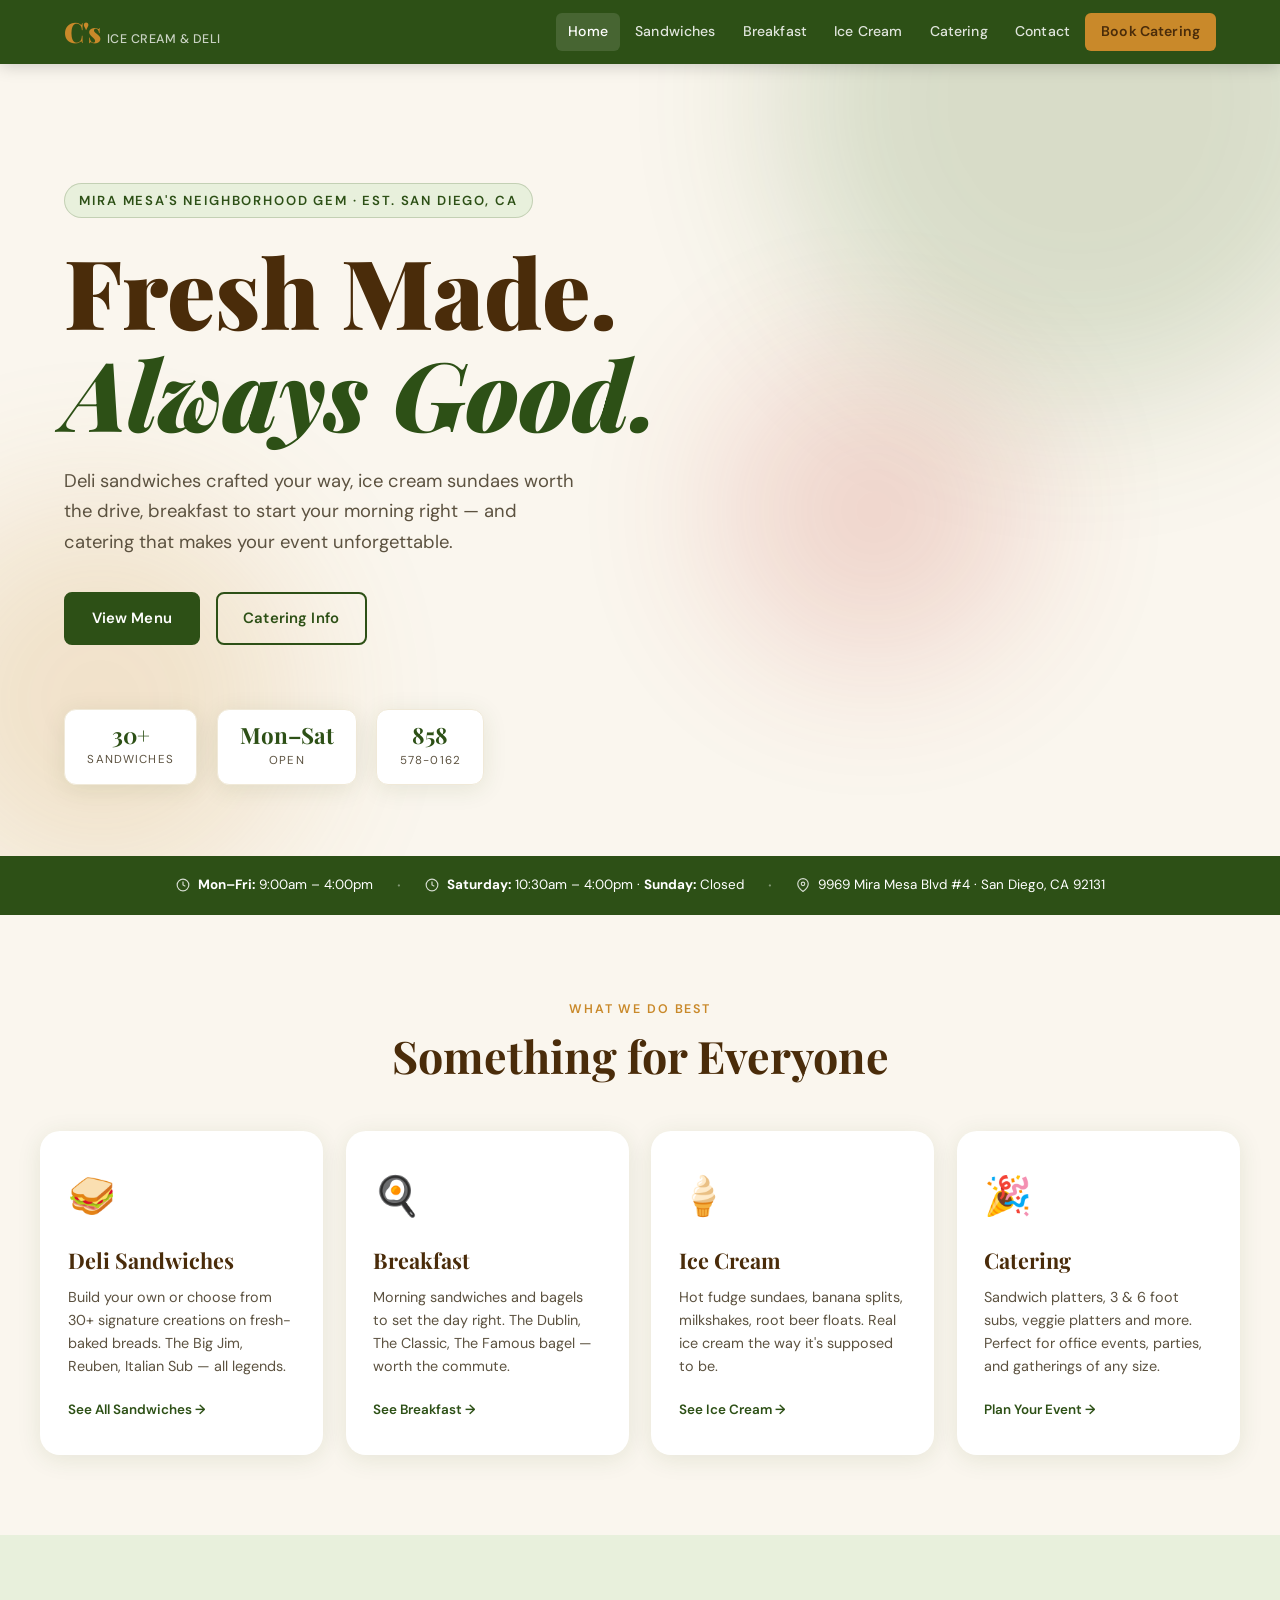
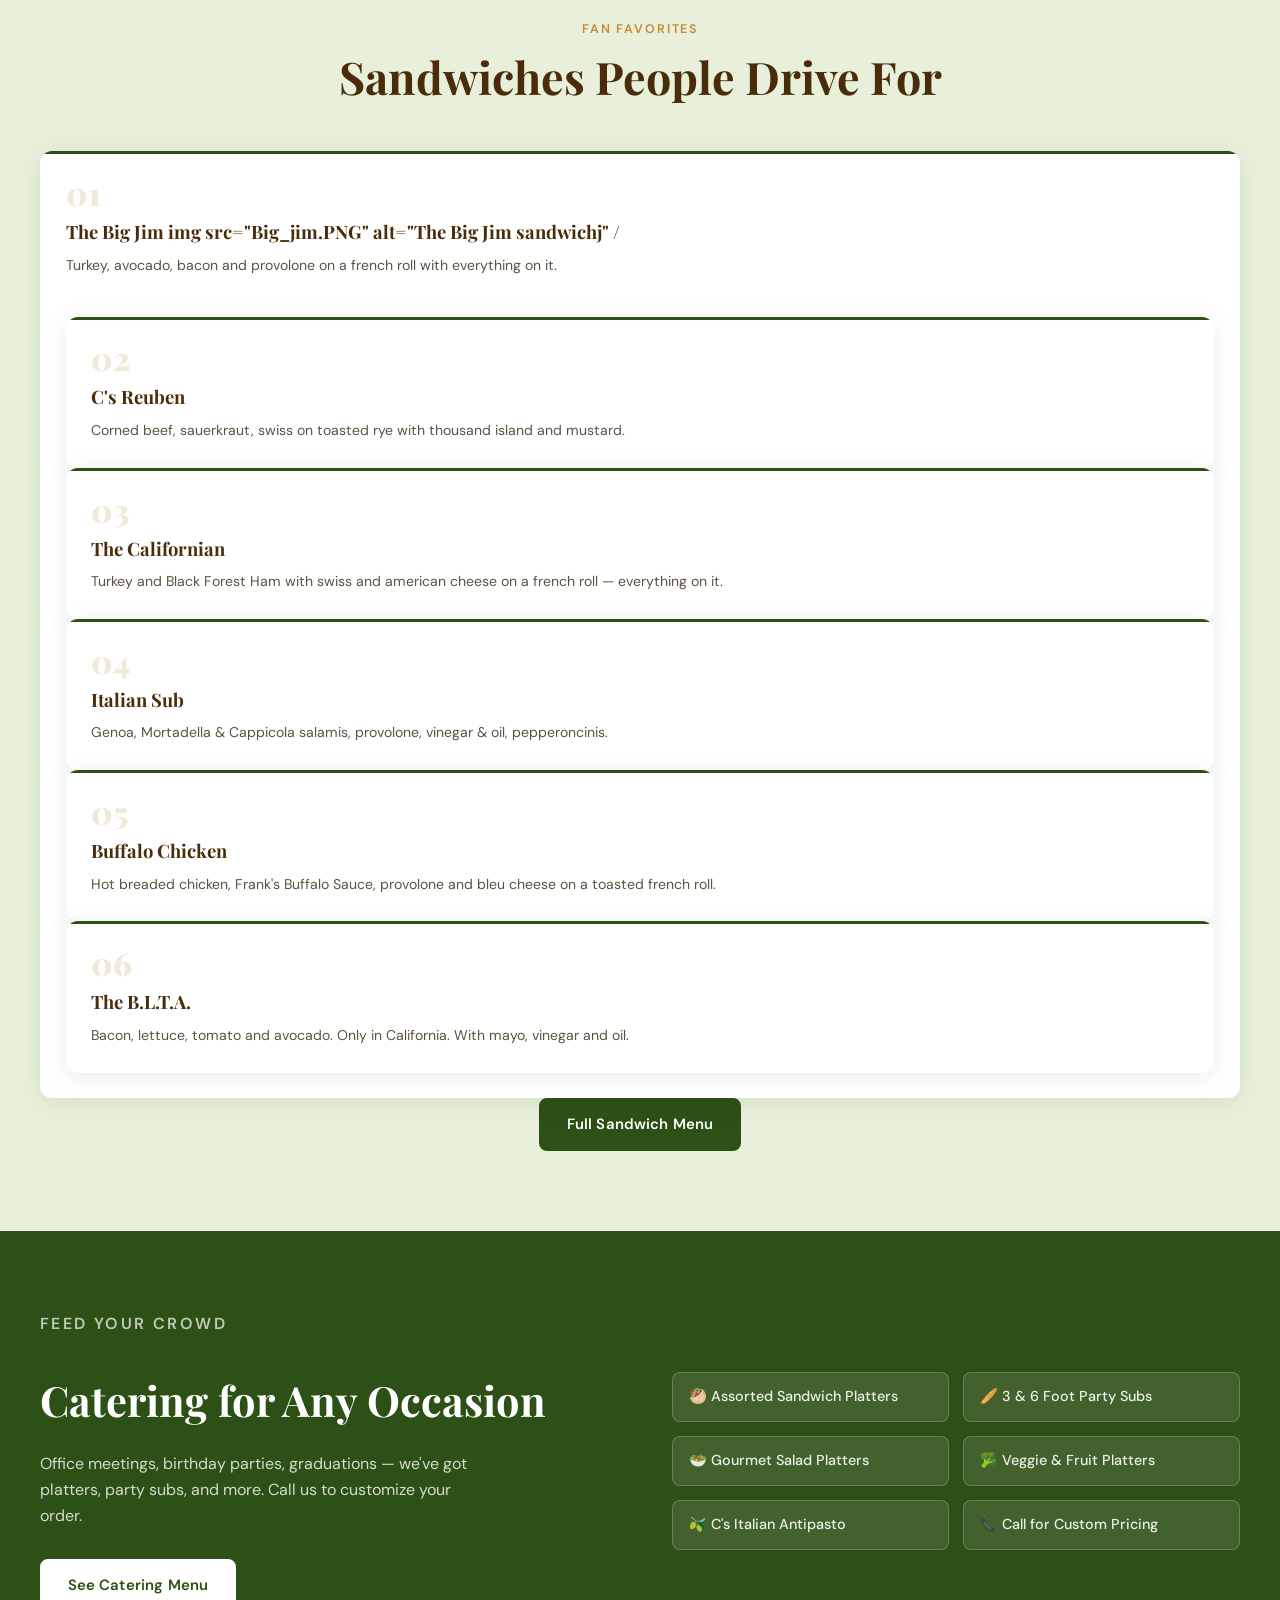
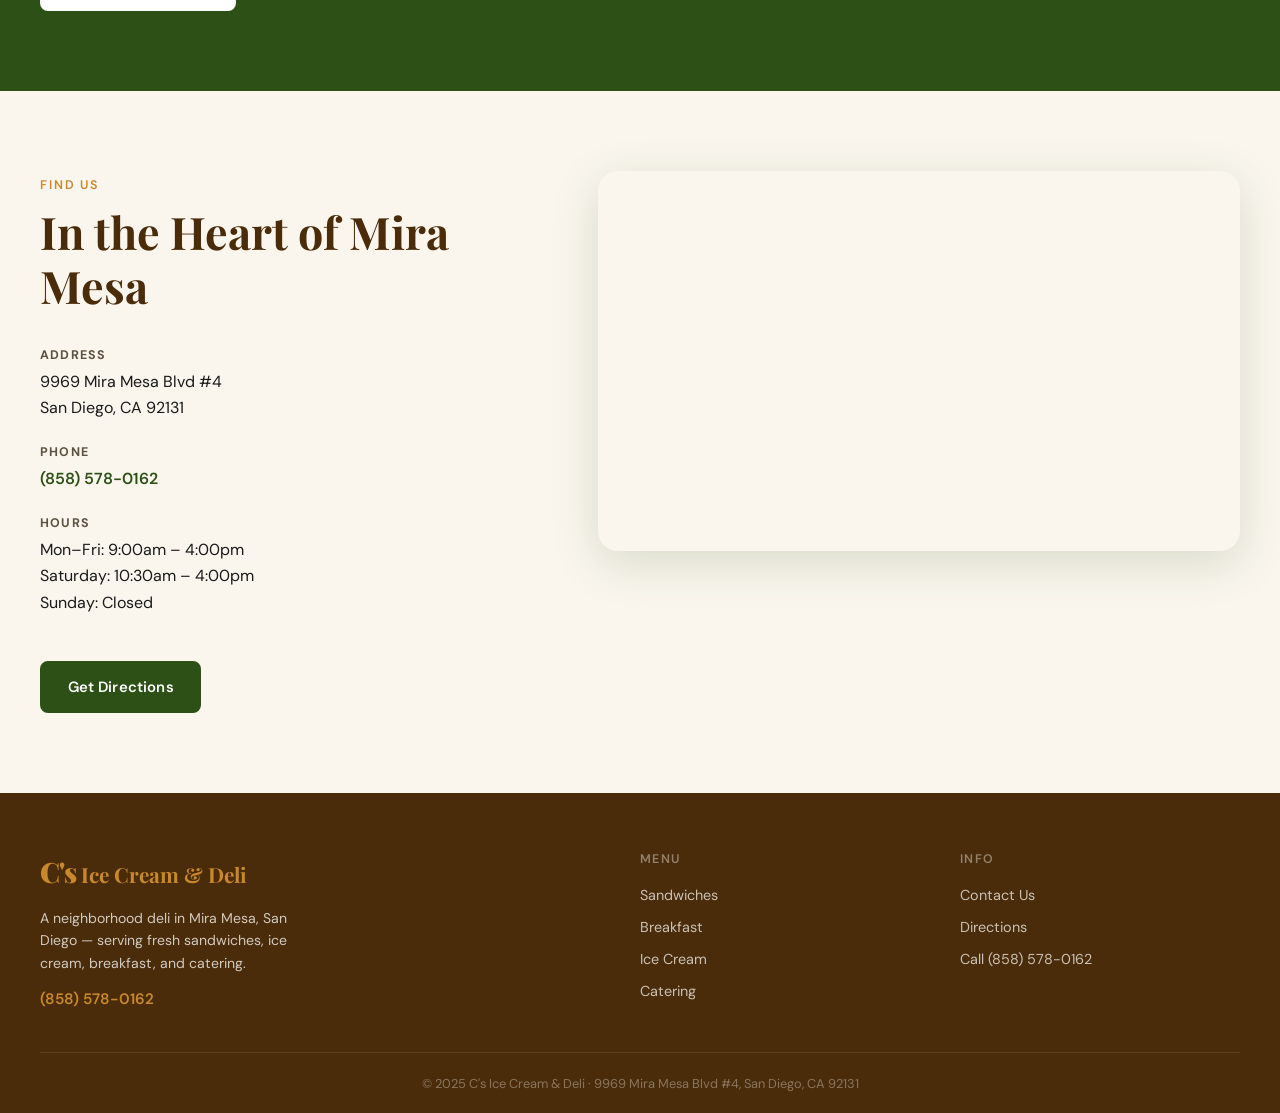
==== commit c222f83c: "Correct HTML for The Big Jim sandwich card6d Fixed HTML structure for The Big Jim sandwich card." ====
--- a/index.html
+++ b/index.html
@@ -124,8 +124,8 @@
         
         <div class="fav-card">
           <div class="fav-num">01</div>
-          <h4>The Big Jim</h4>
-          <img src="Big_jim.PNG" alt="The Big Jim sandwichj" />
+          <h4>The Big Jim img src="Big_jim.PNG" alt="The Big Jim sandwichj" /</h4>
+          
       <div class="favs-grid">
         
           <p>Turkey, avocado, bacon and provolone on a french roll with everything on it.</p>
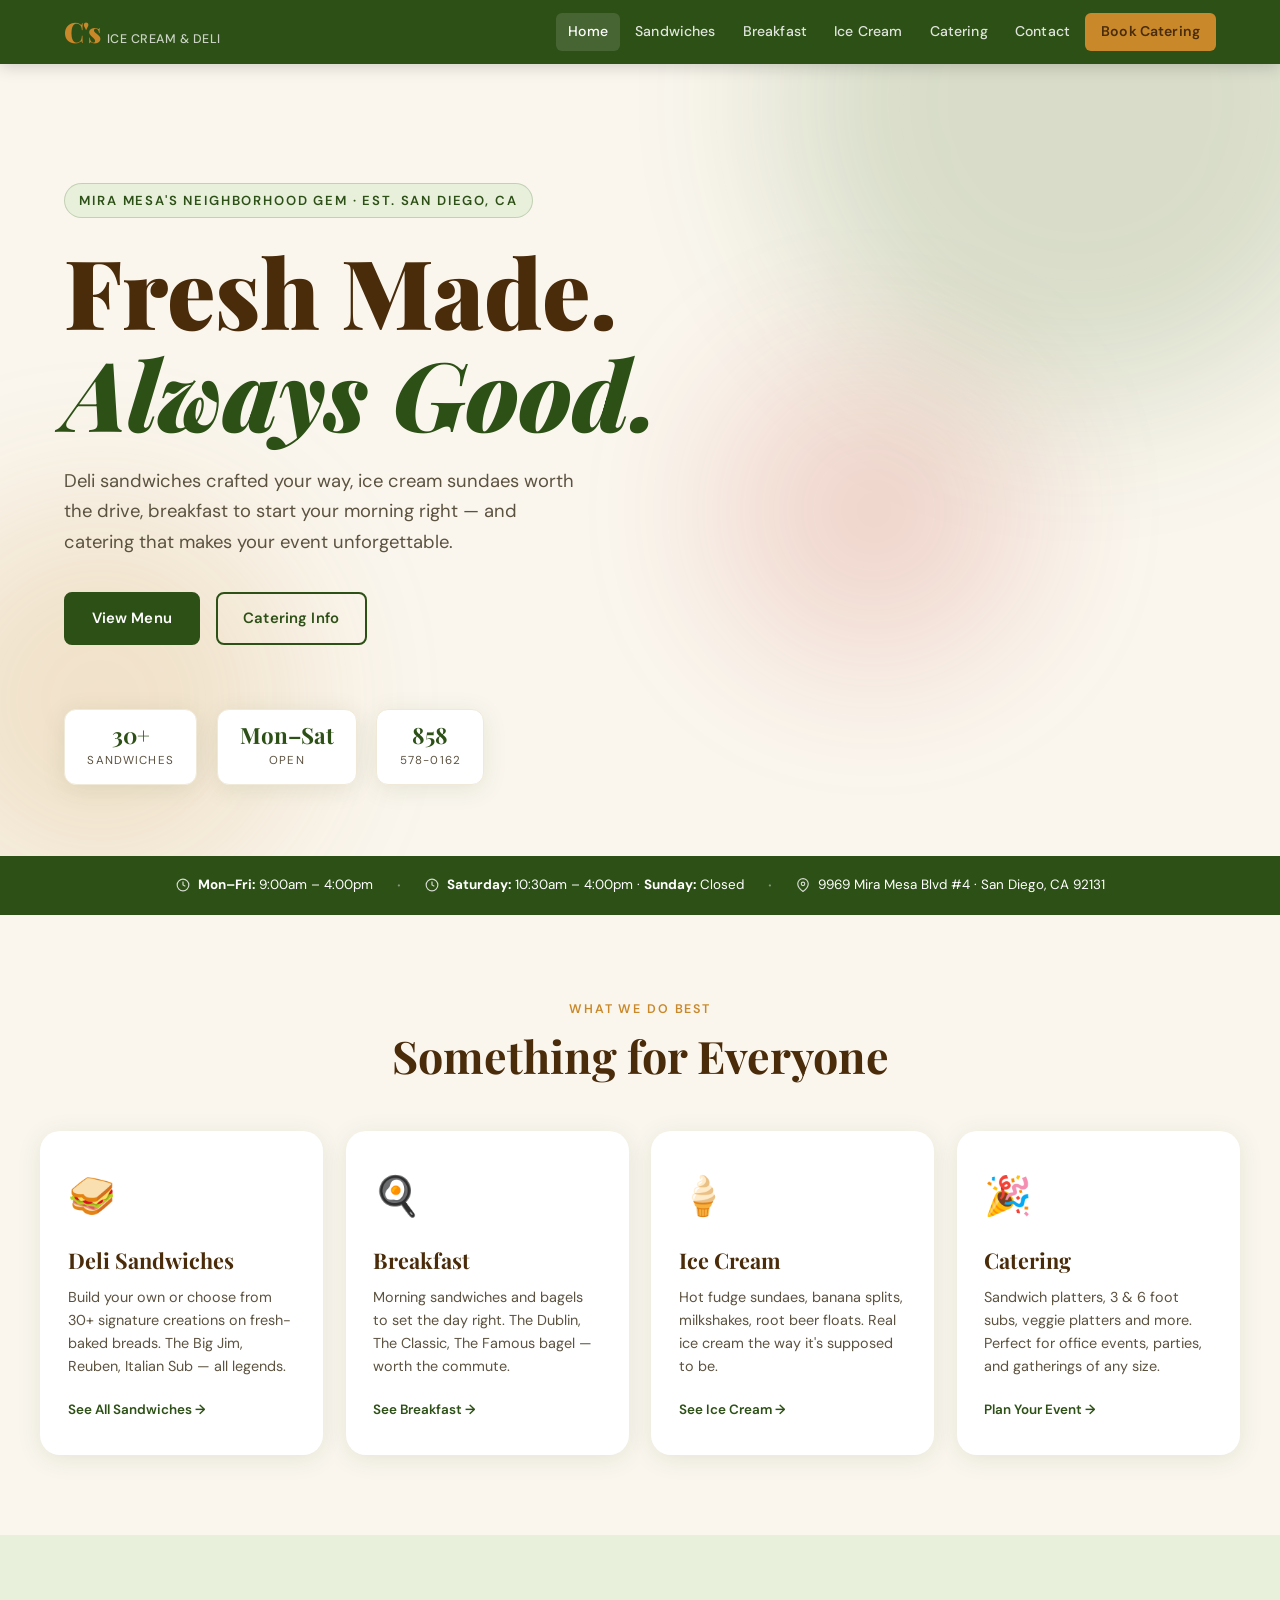
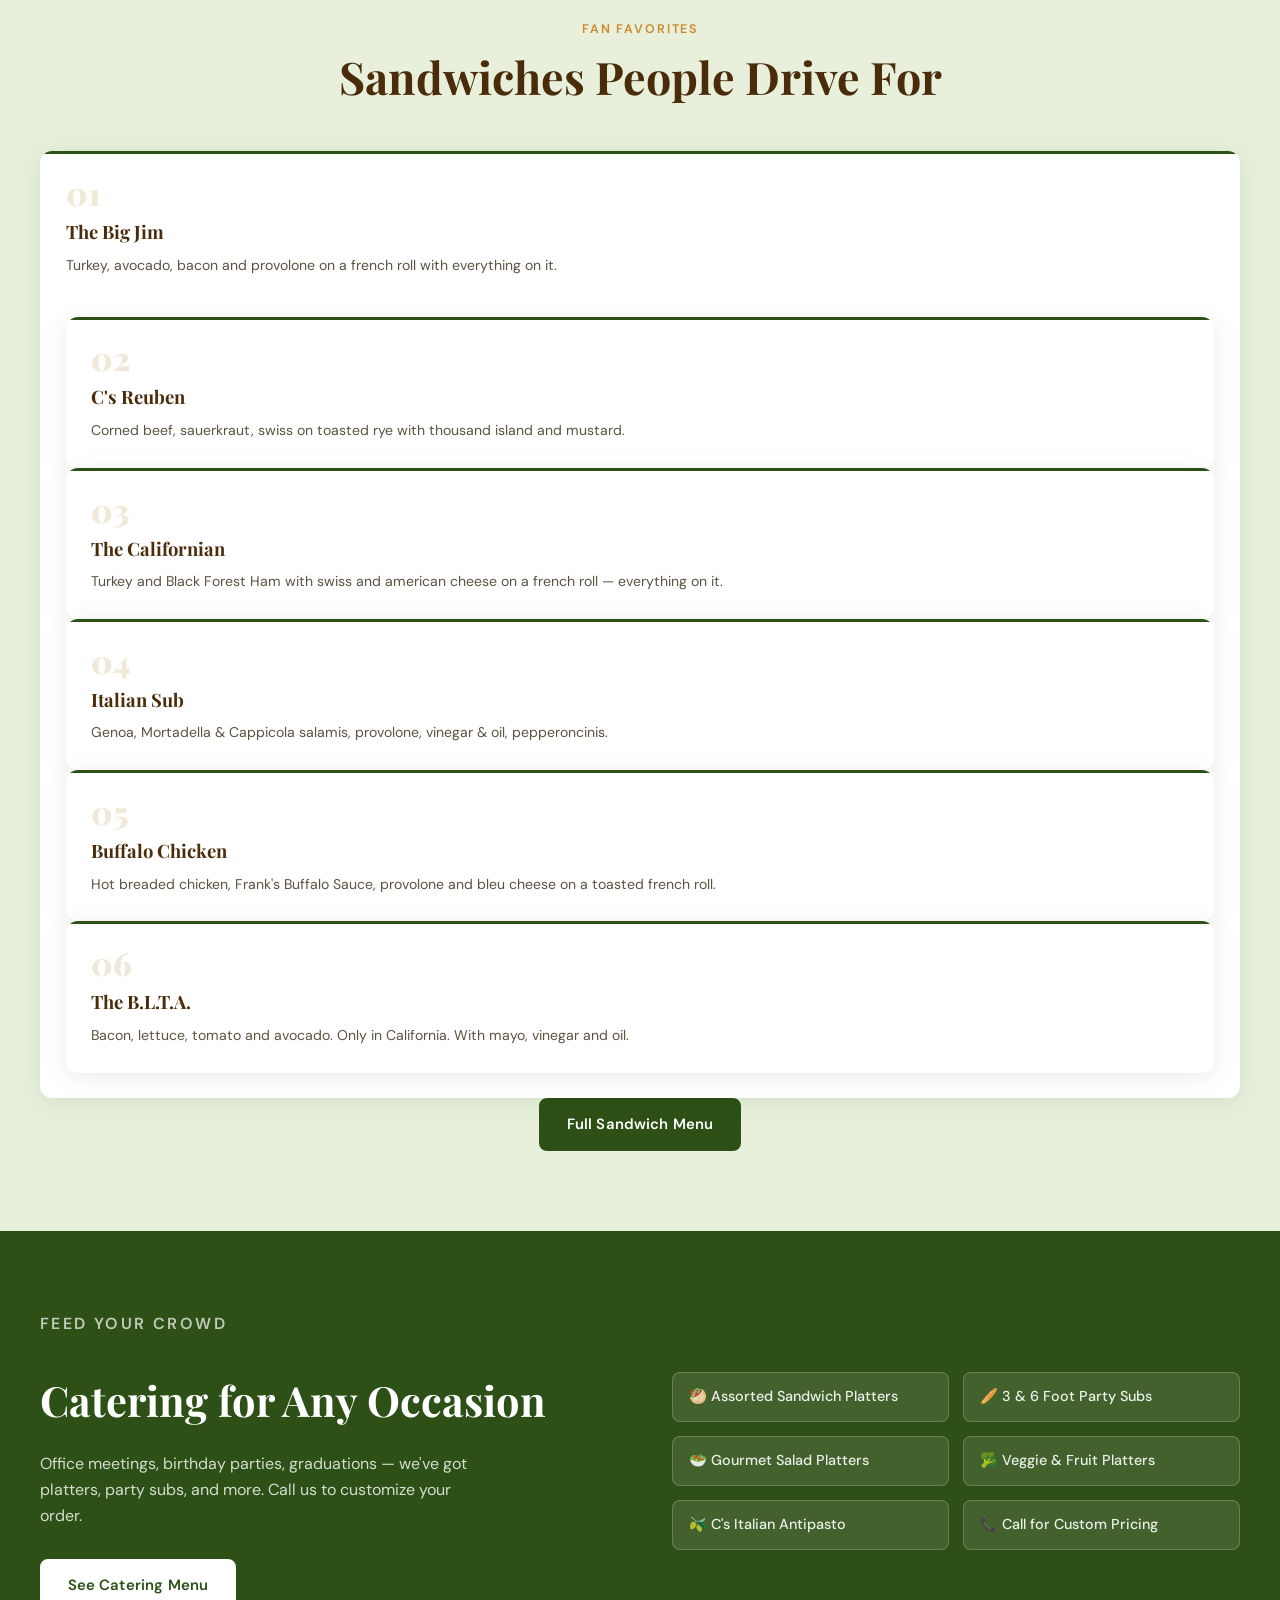
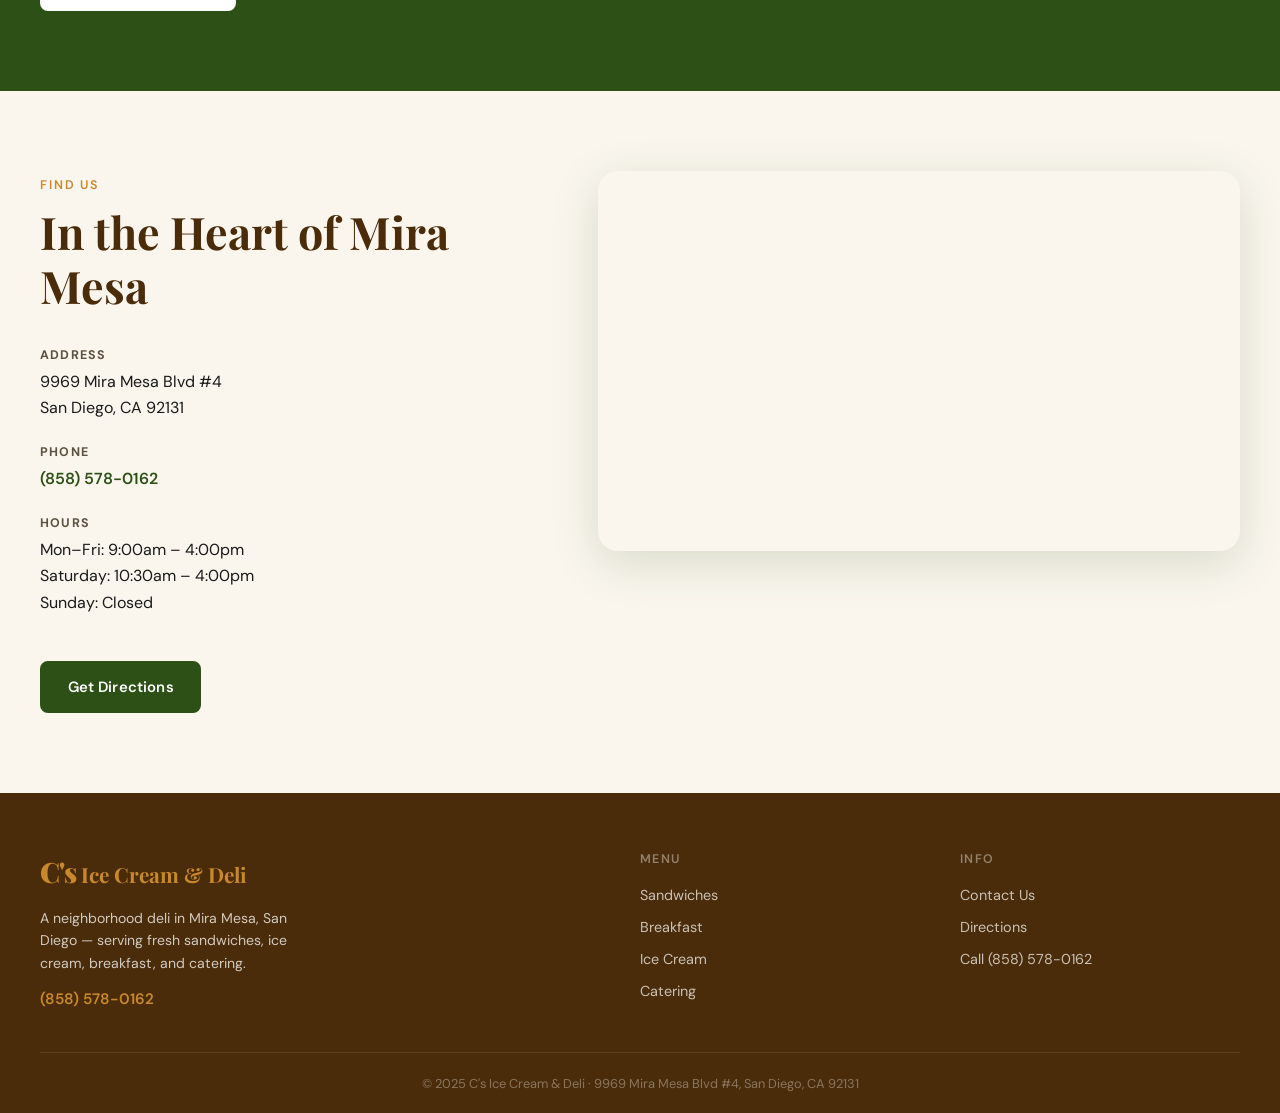
==== commit f27b97f1: "Fix HTML structure for The Big Jim sandwich entryog" ====
--- a/index.html
+++ b/index.html
@@ -124,7 +124,7 @@
         
         <div class="fav-card">
           <div class="fav-num">01</div>
-          <h4>The Big Jim img src="Big_jim.PNG" alt="The Big Jim sandwichj" /</h4>
+          <h4>The Big Jim </h4>
           
       <div class="favs-grid">
         
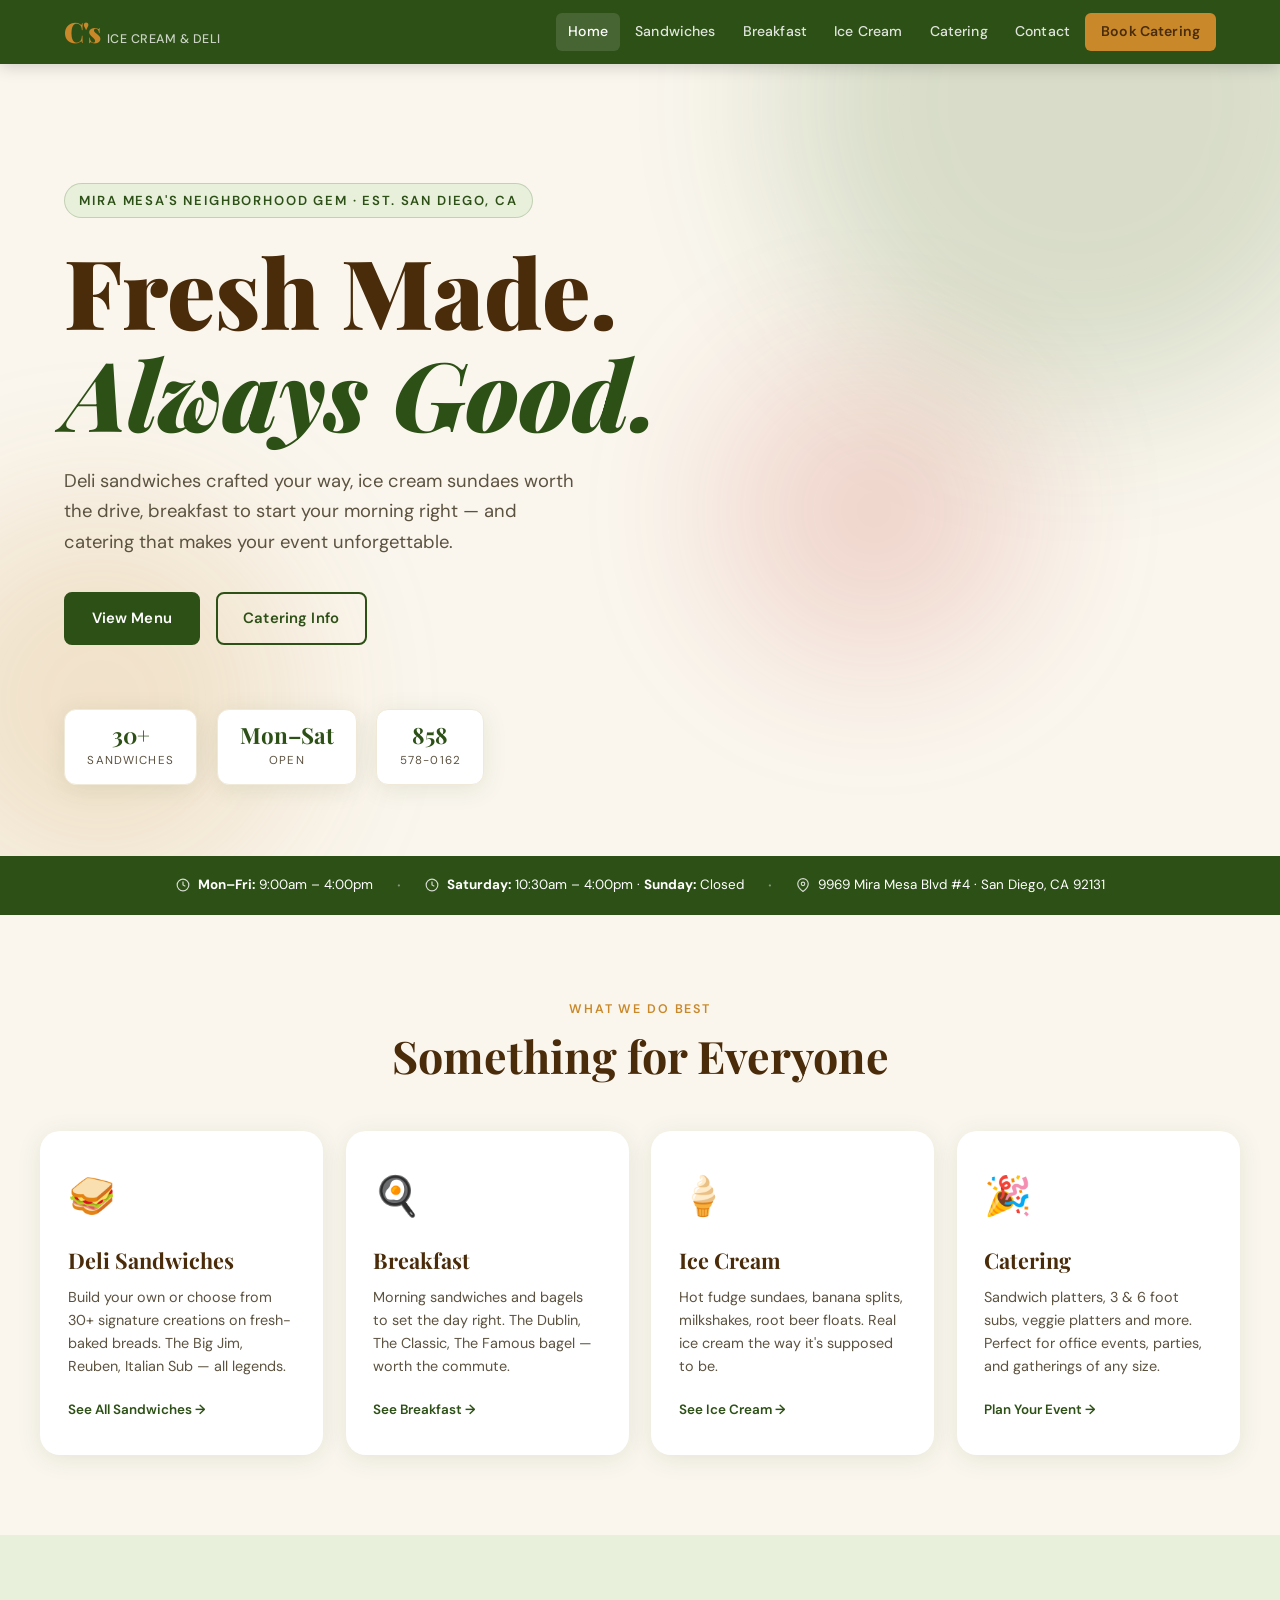
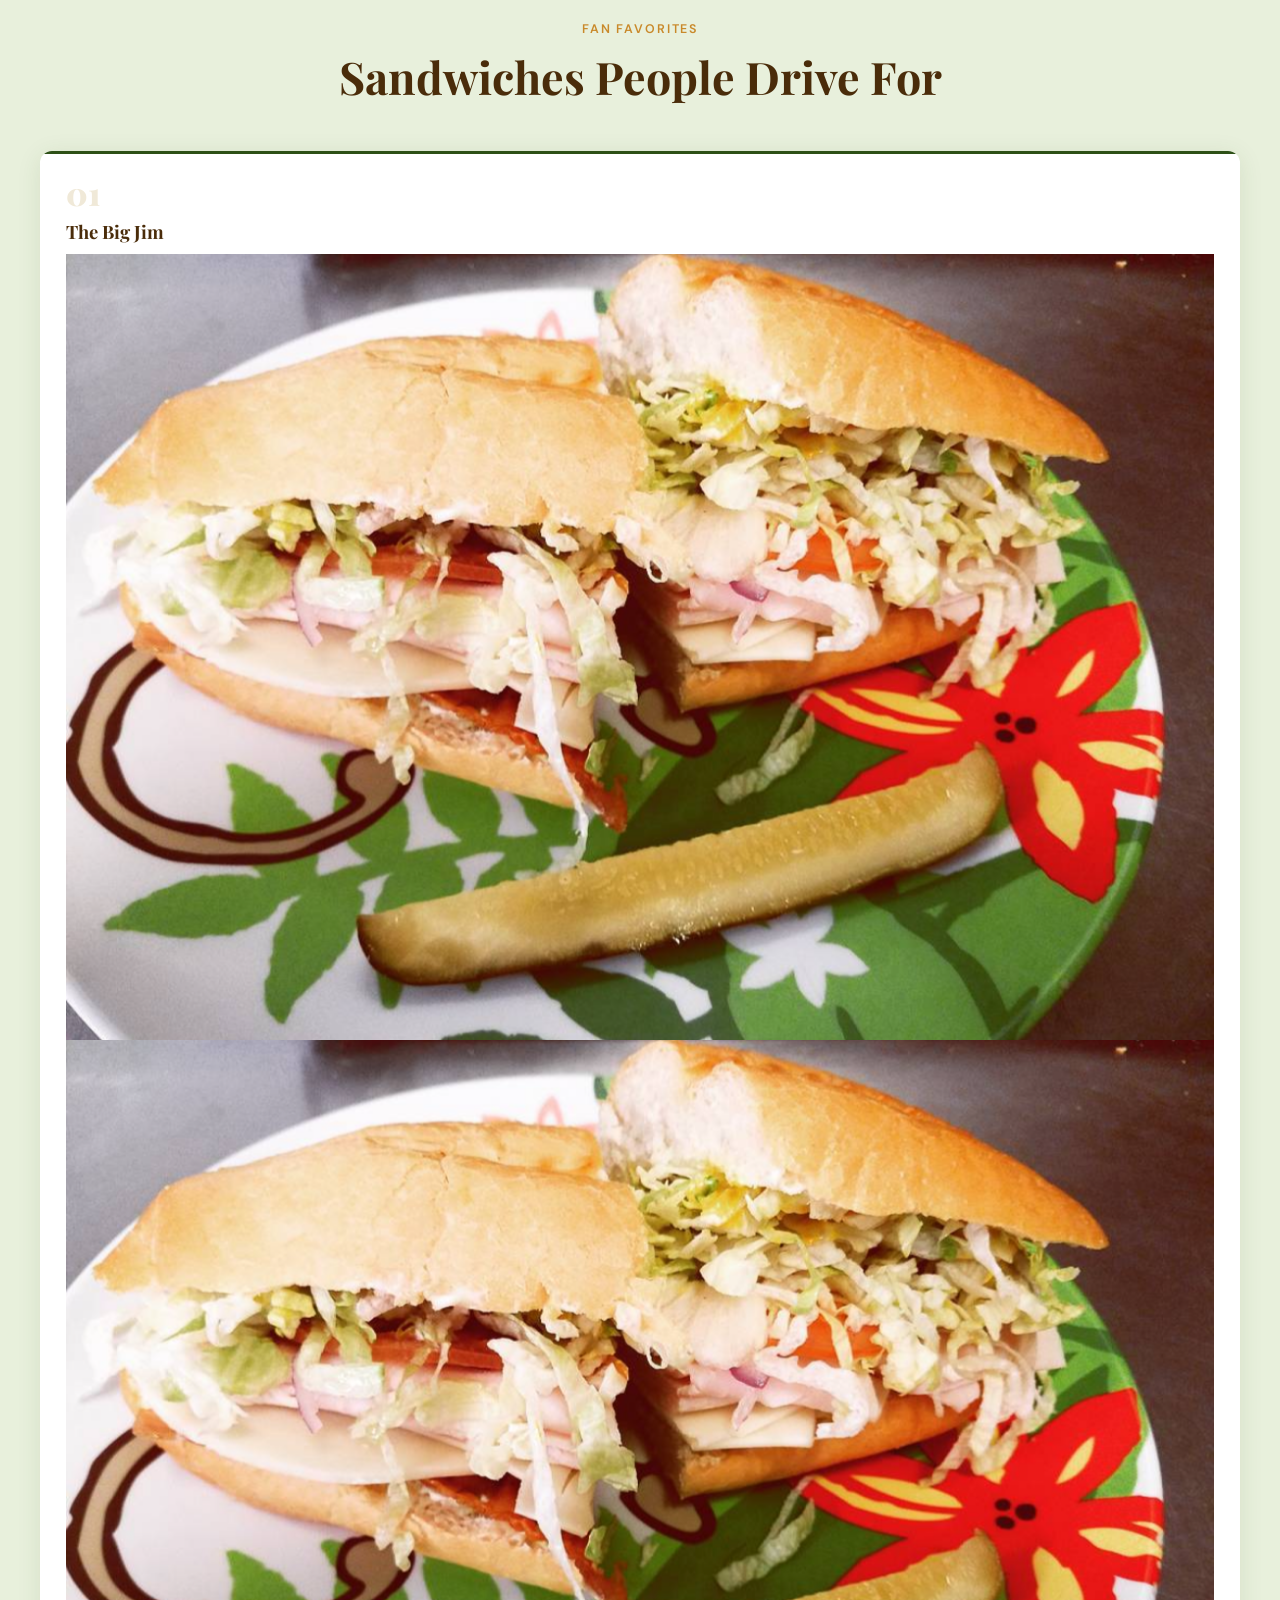
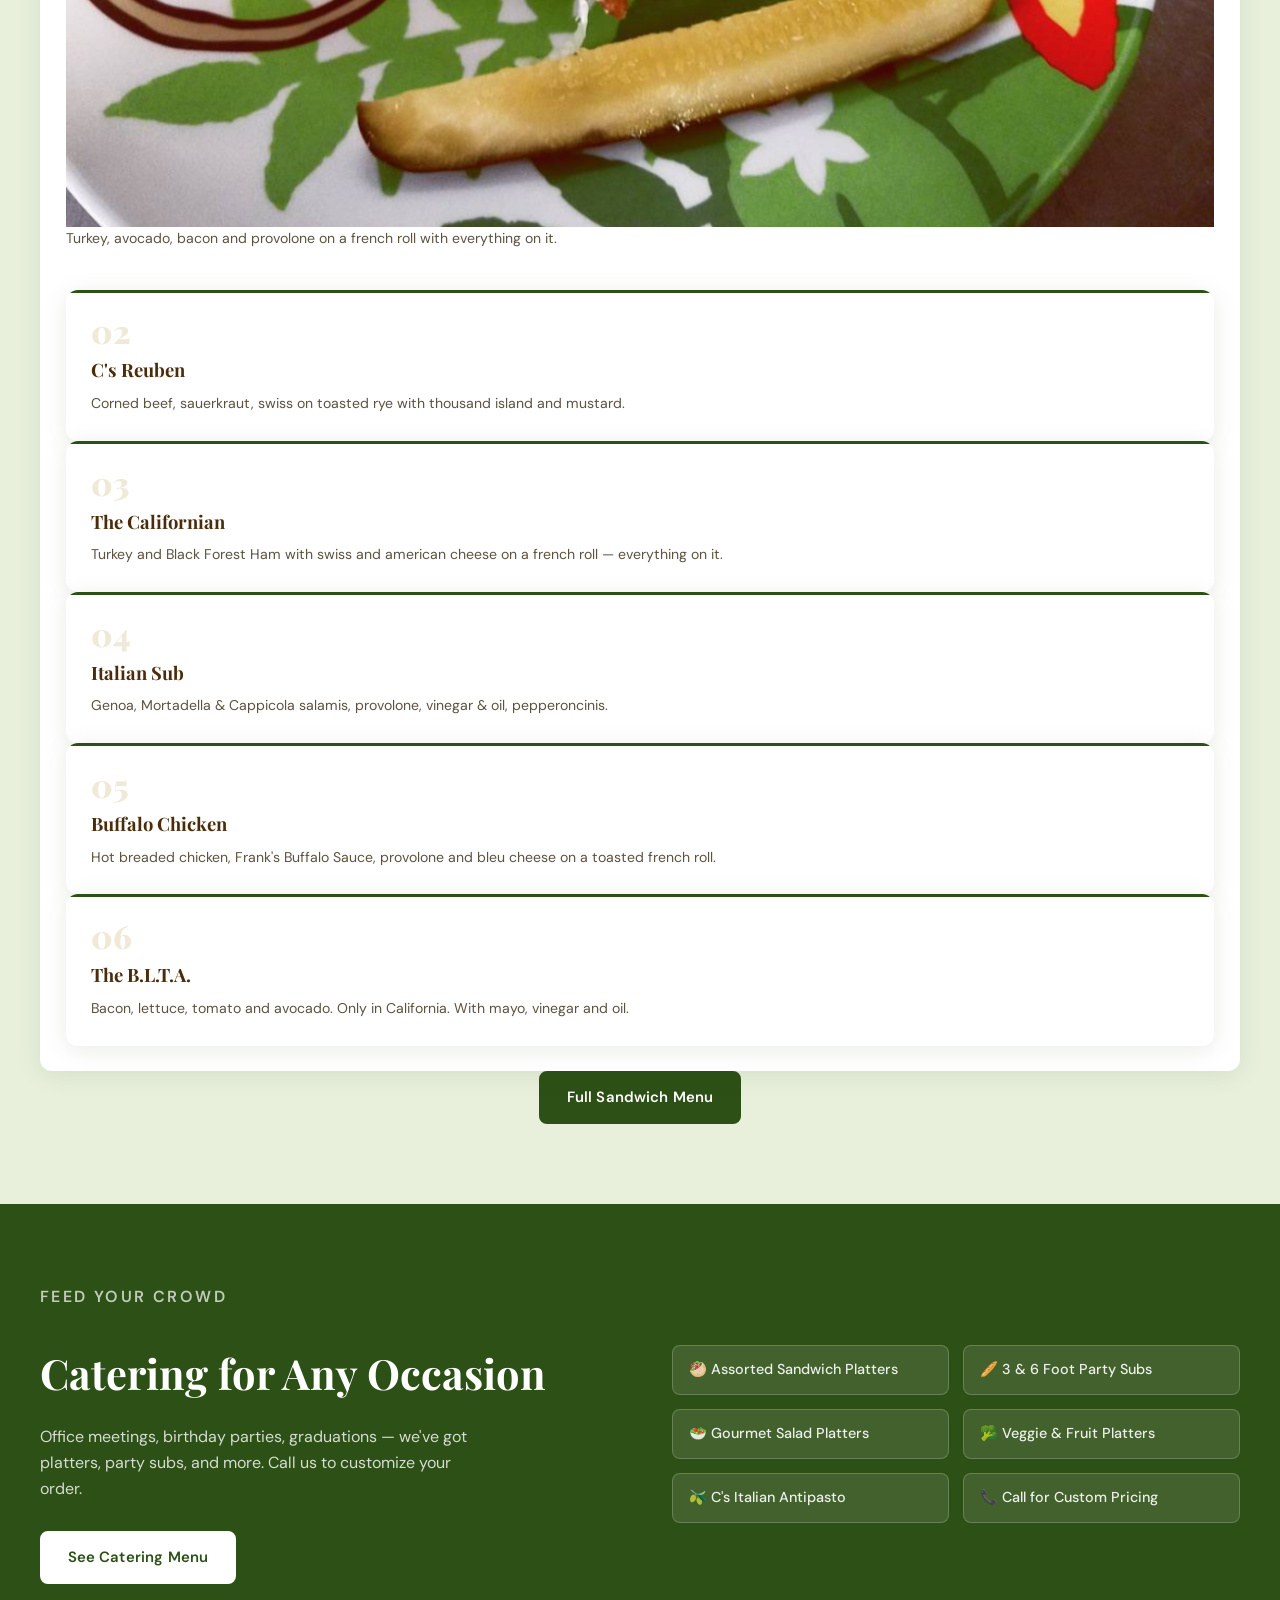
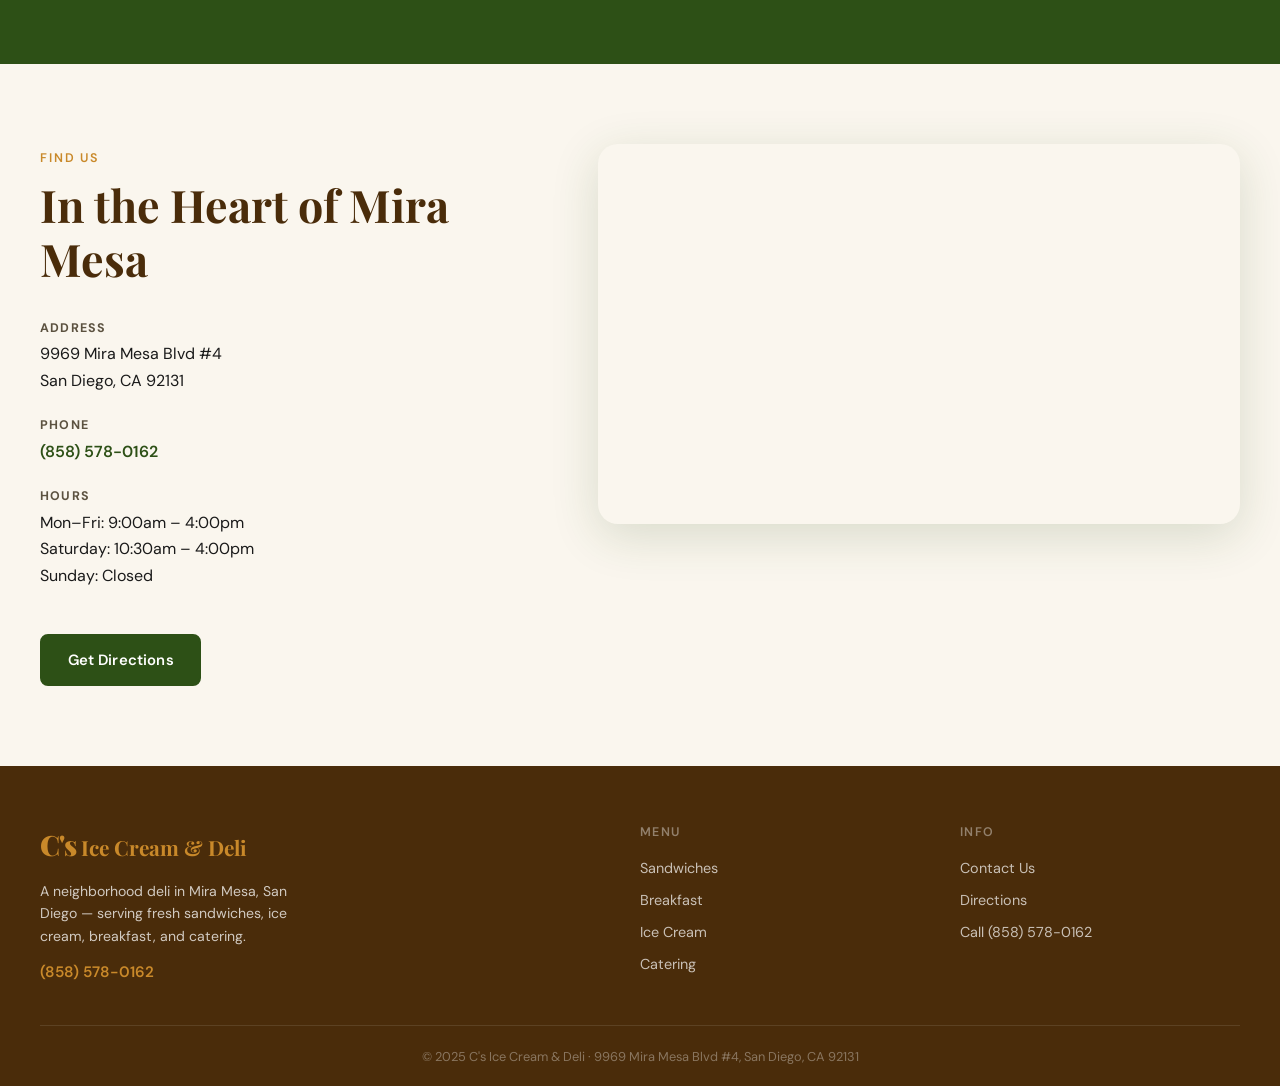
==== commit d076970b: "Fix duplicate image tag for The Big Jim sandwichkko" ====
--- a/index.html
+++ b/index.html
@@ -125,7 +125,8 @@
         <div class="fav-card">
           <div class="fav-num">01</div>
           <h4>The Big Jim </h4>
-          
+          <img src="Big_jim.PNG" alt="The Big Jim sandwichj" />
+          <img src="Big_jim.PNG" alt="The Big Jim sandwichj" />
       <div class="favs-grid">
         
           <p>Turkey, avocado, bacon and provolone on a french roll with everything on it.</p>
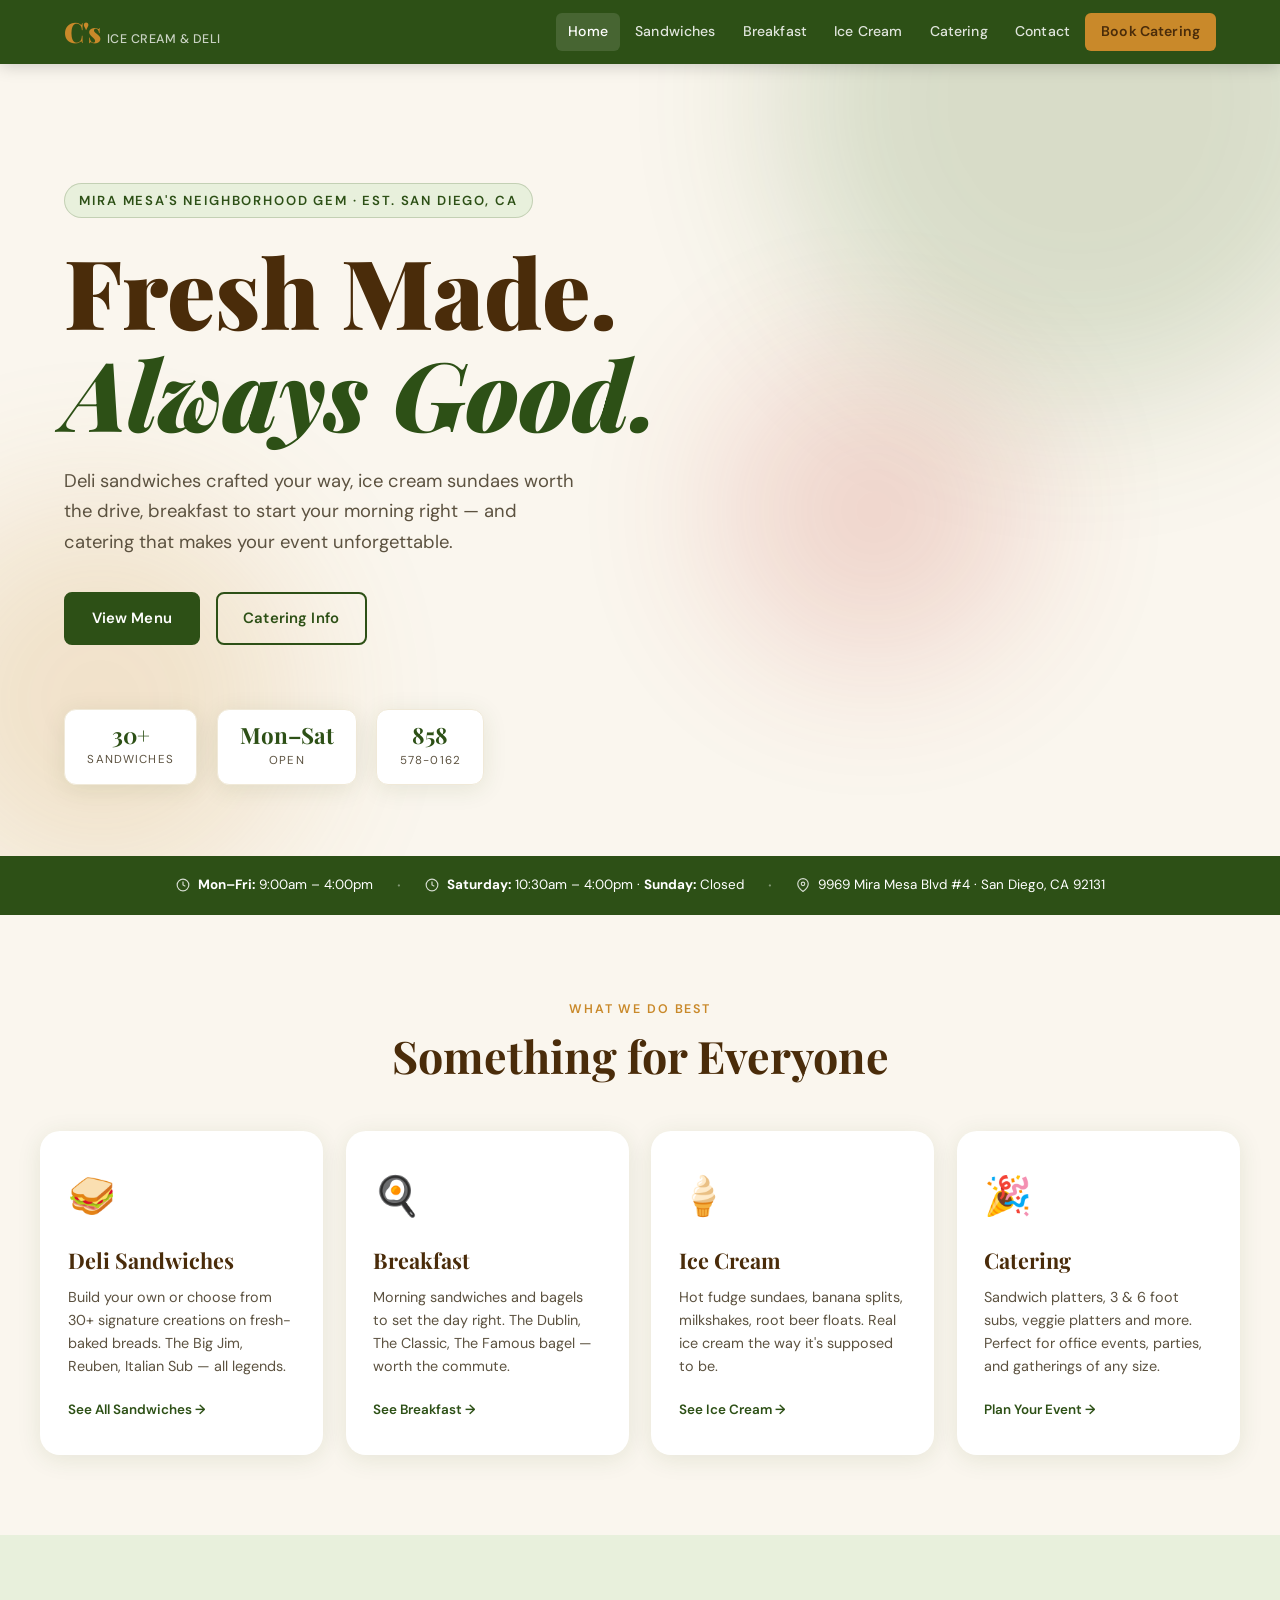
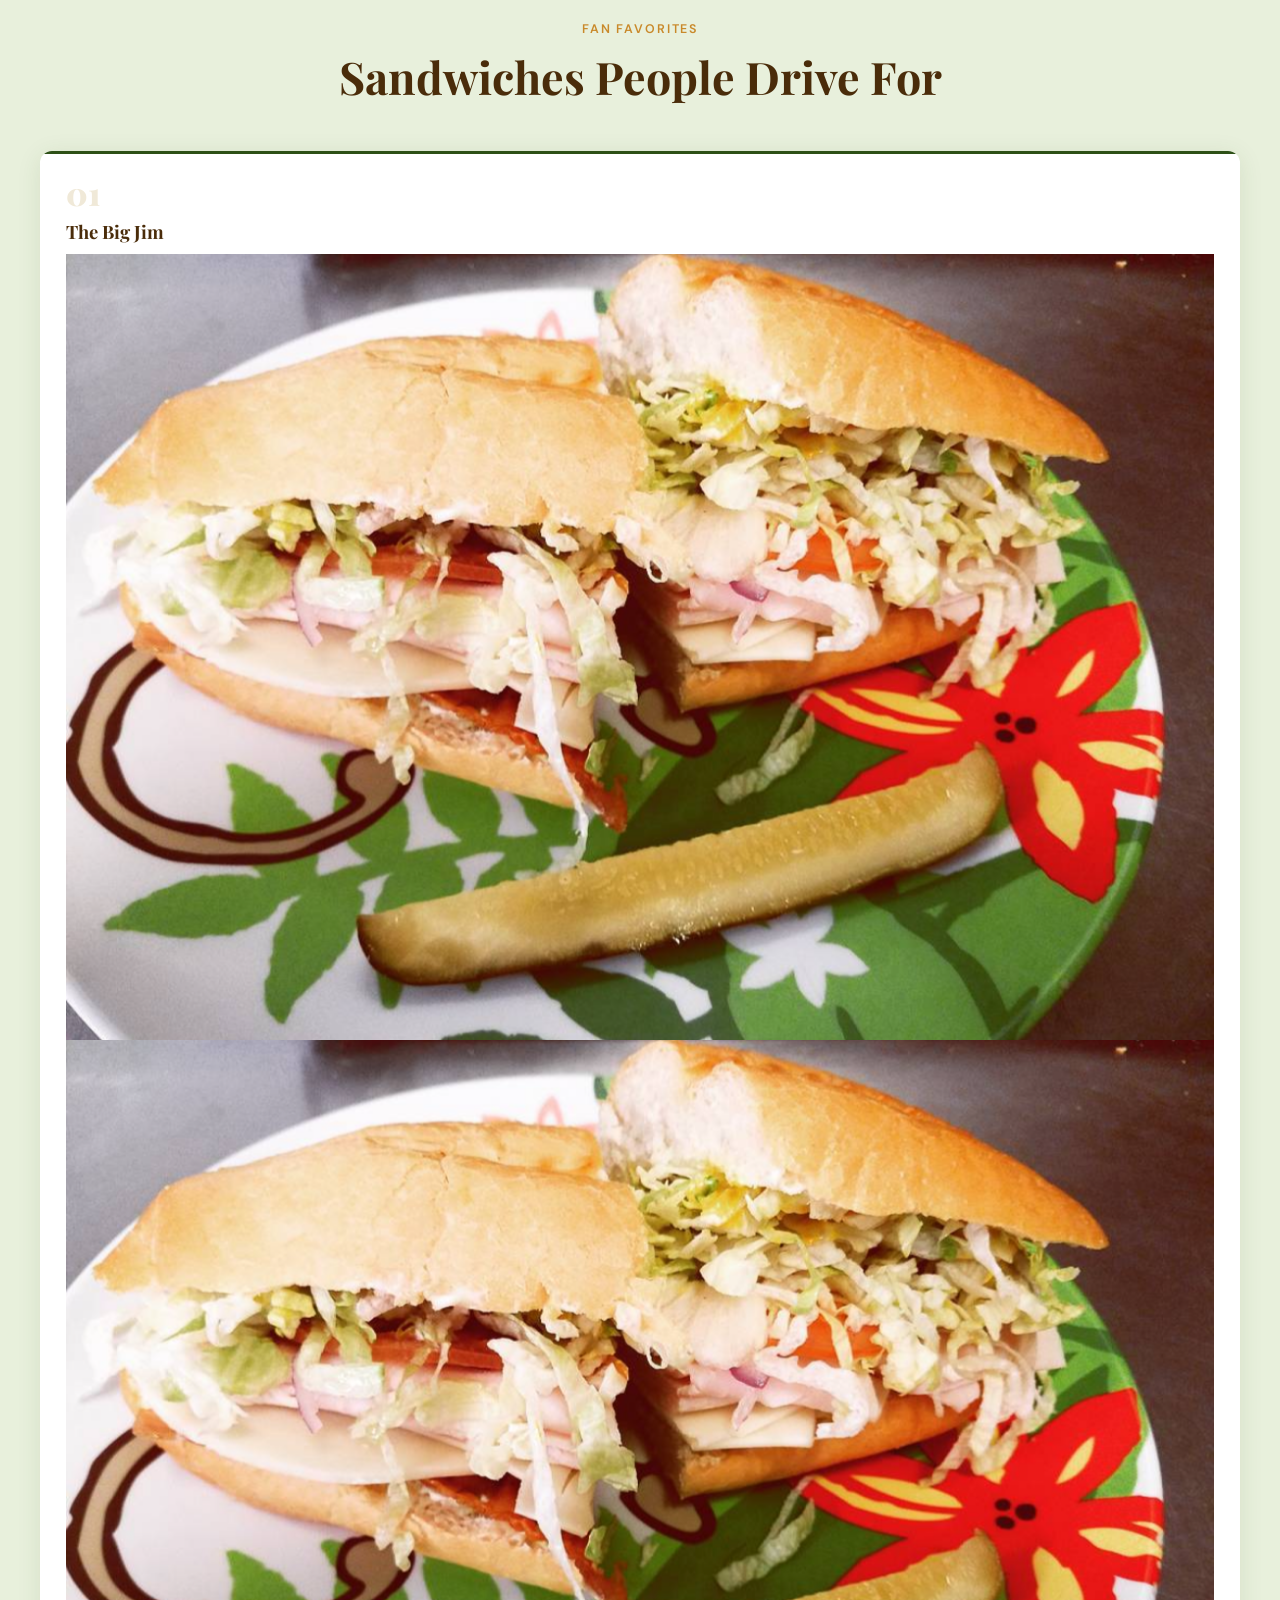
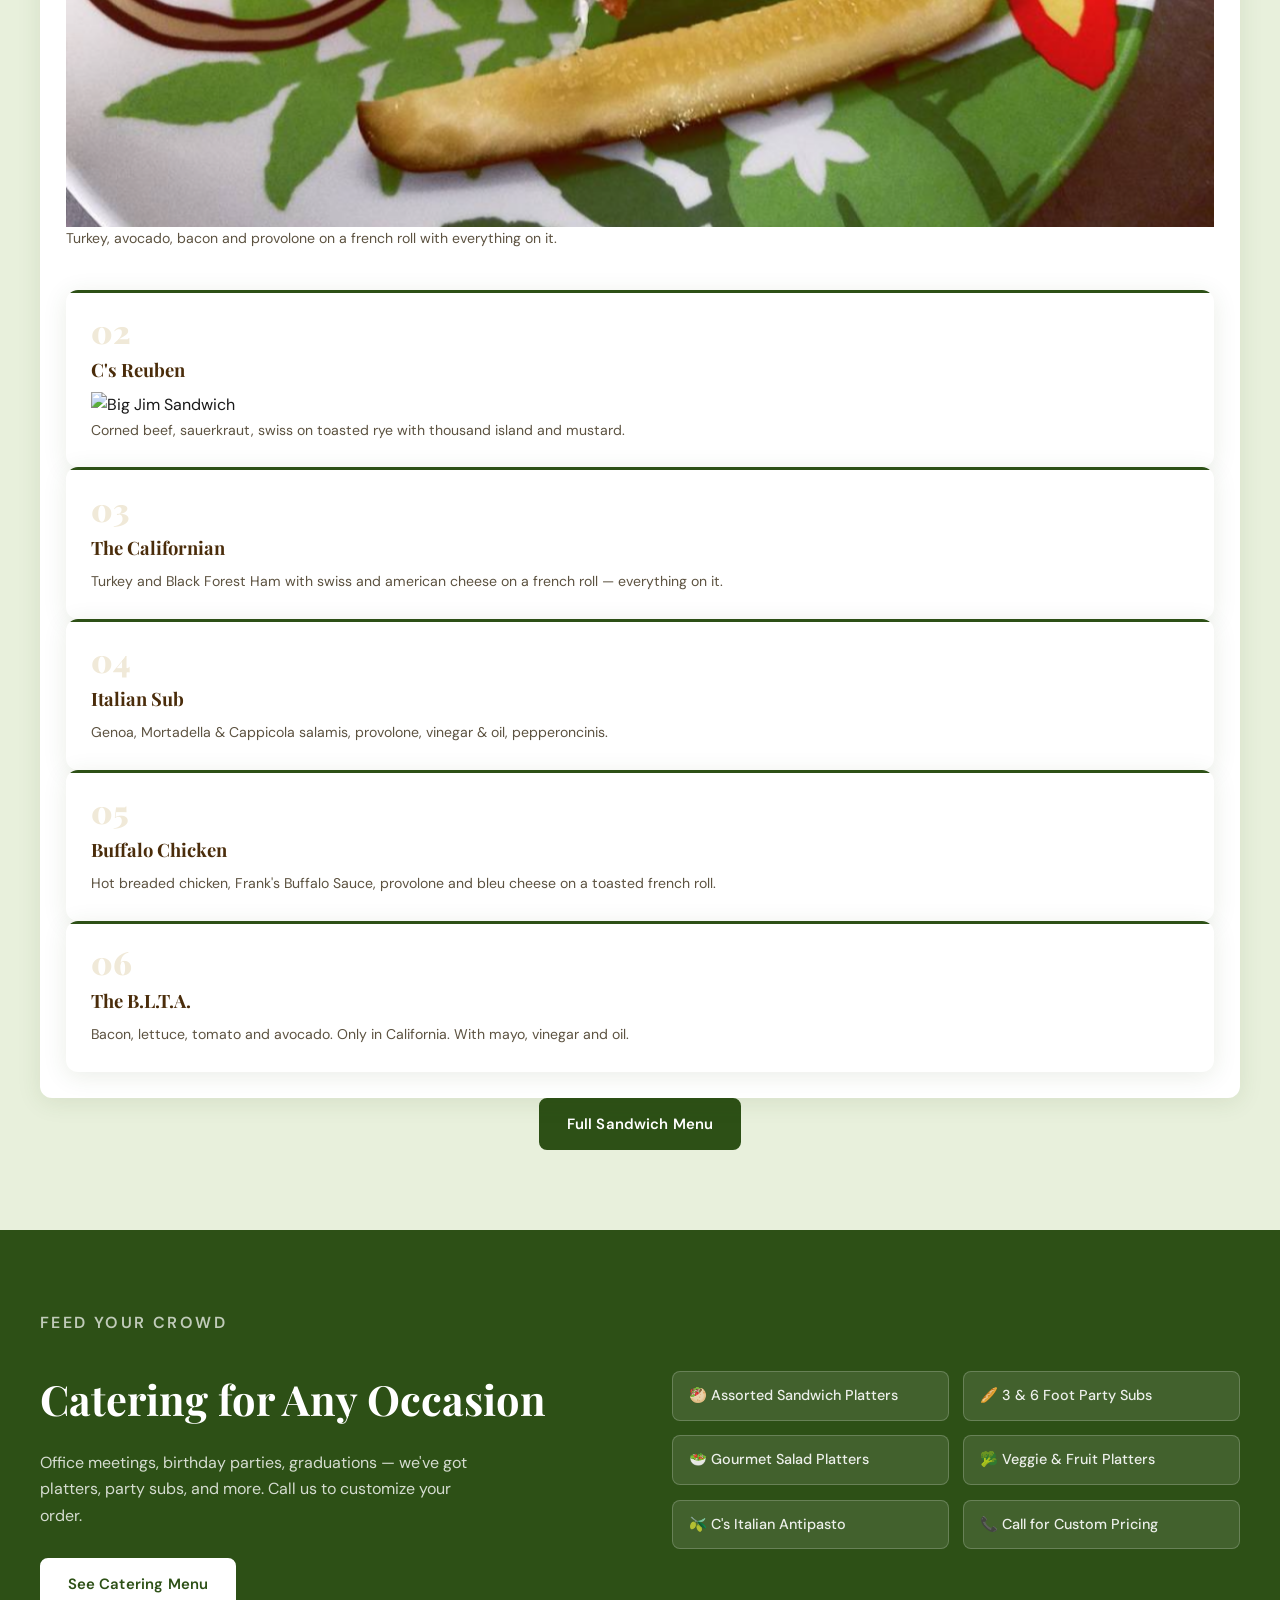
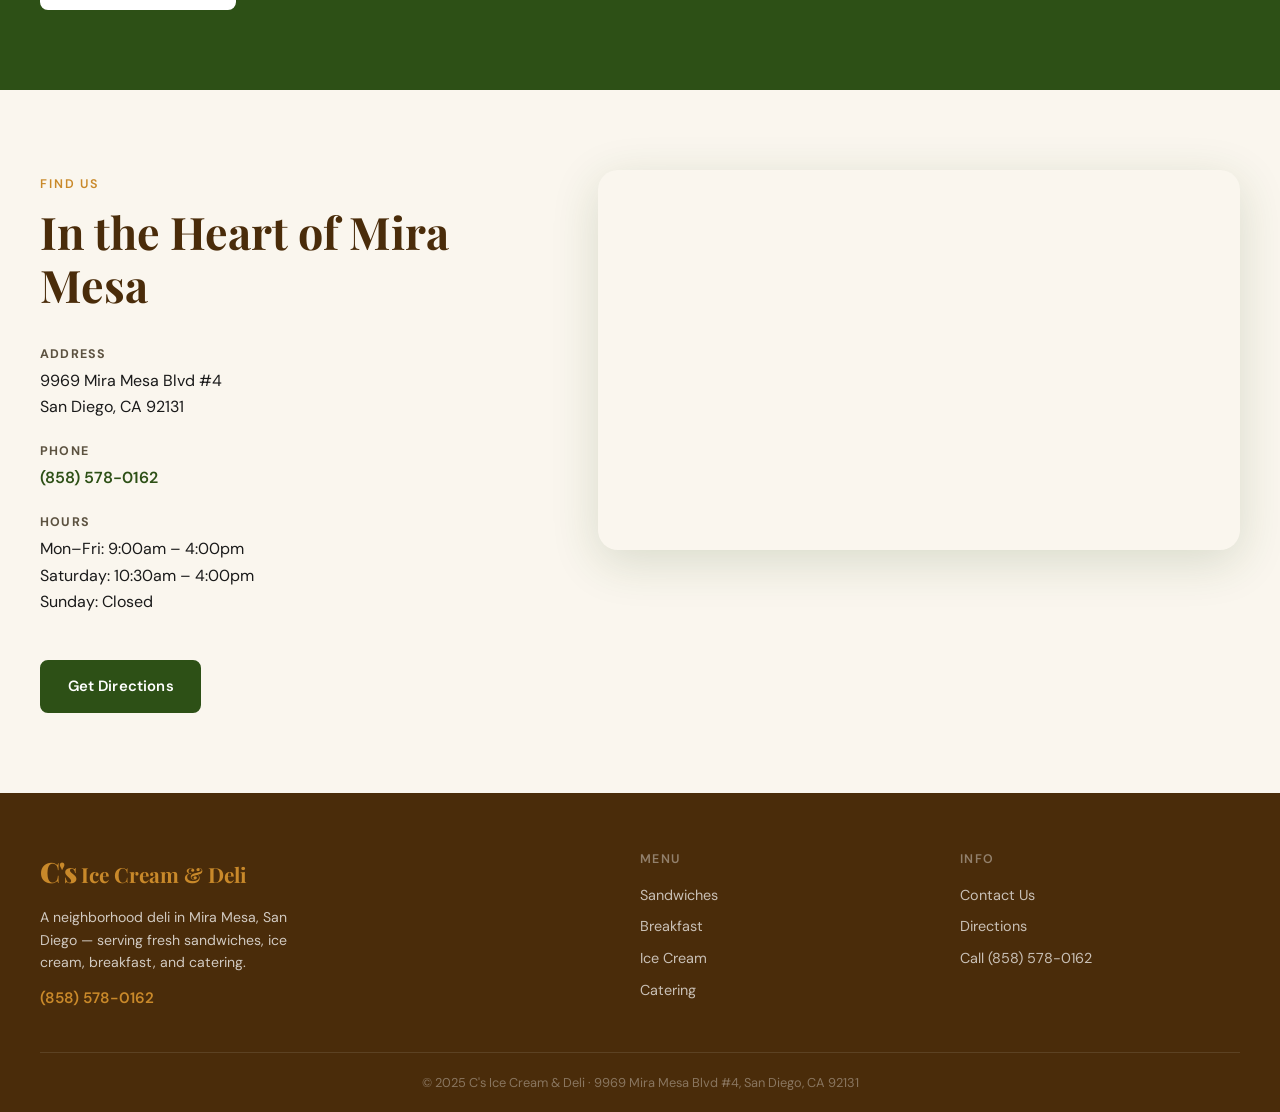
==== commit 4150f9f2: "Add image for C's Reuben sandwich" ====
--- a/index.html
+++ b/index.html
@@ -136,6 +136,9 @@
           <div class="fav-num">02</div>
           
           <h4>C's Reuben</h4>
+
+          <img src="images/Reuben.jpg" alt="Big Jim Sandwich">
+          
           <p>Corned beef, sauerkraut, swiss on toasted rye with thousand island and mustard.</p>
         </div>
         <div class="fav-card">
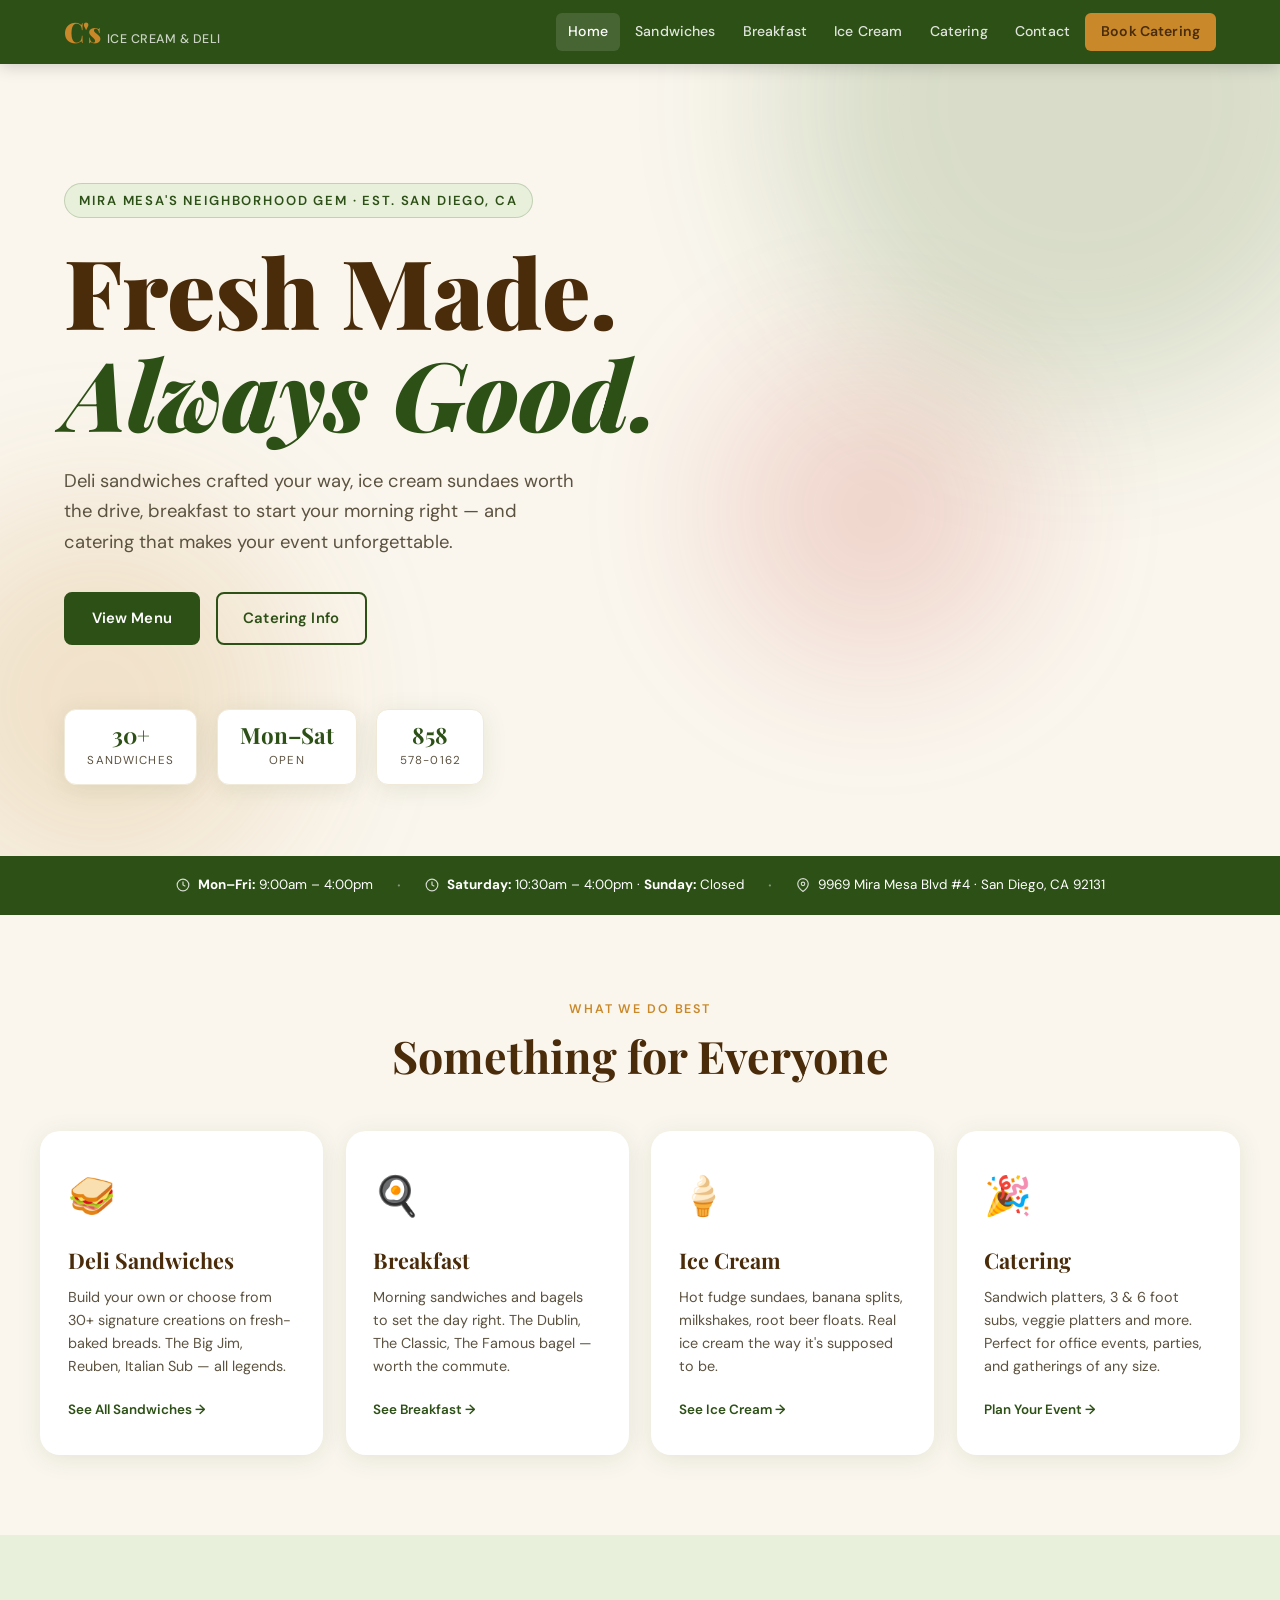
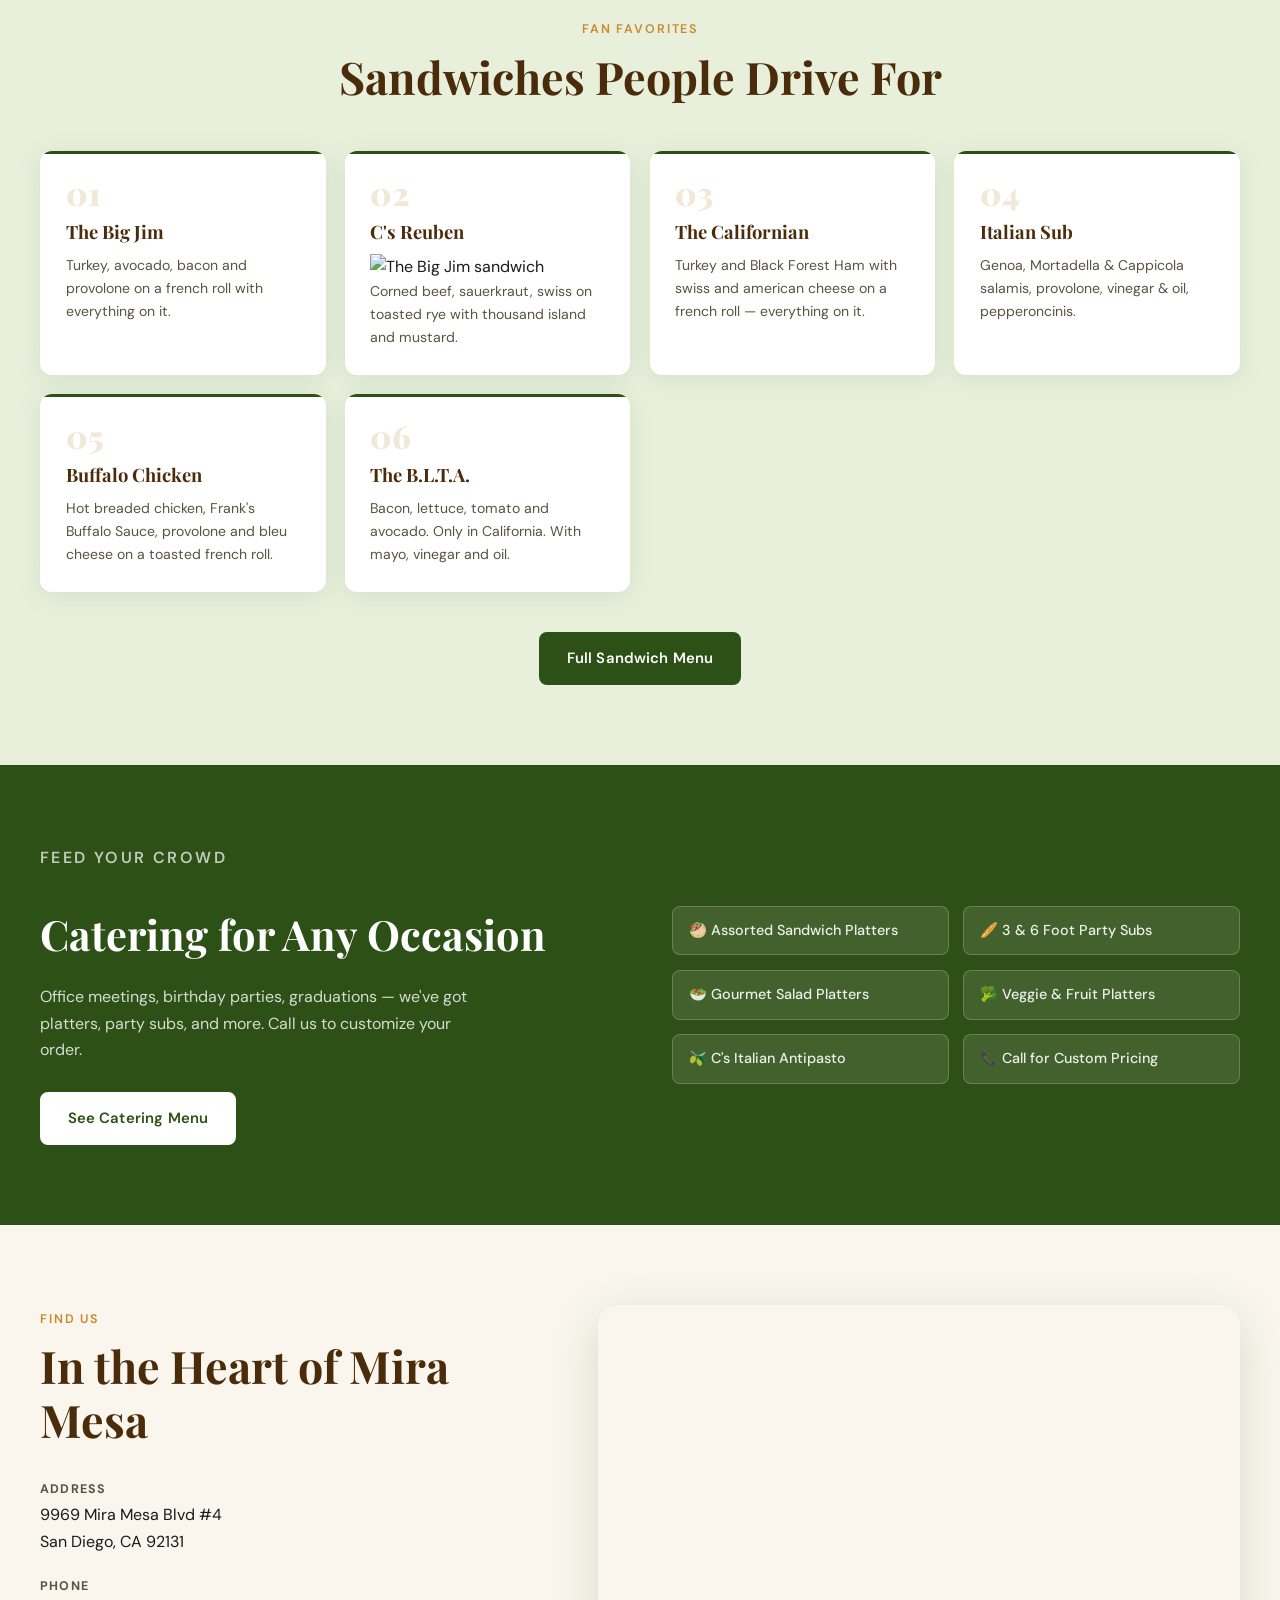
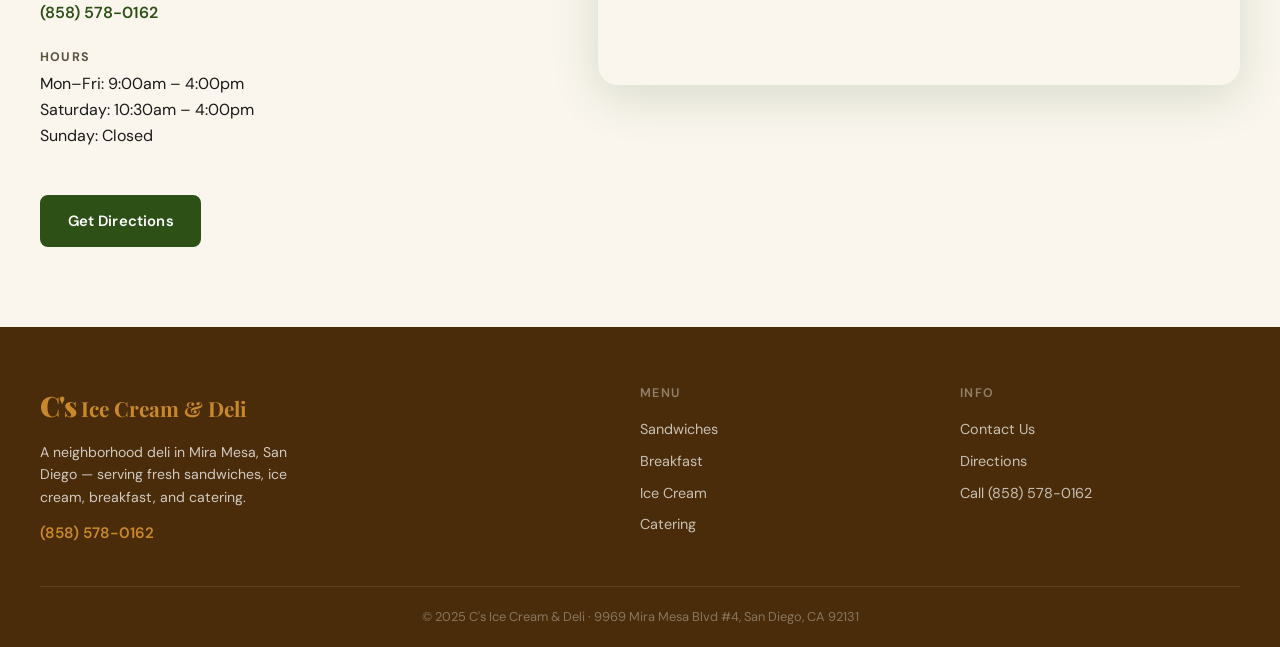
==== commit 46d53202: "Refactor sandwich cards in index.htmlm Removed duplicate image tag for 'The Big Jim' and updated the" ====
--- a/index.html
+++ b/index.html
@@ -120,25 +120,16 @@
         <p class="section-eyebrow">Fan Favorites</p>
         <h2 class="section-title">Sandwiches People Drive For</h2>
       </div>
-      
-        
+      <div class="favs-grid">
         <div class="fav-card">
           <div class="fav-num">01</div>
-          <h4>The Big Jim </h4>
-          <img src="Big_jim.PNG" alt="The Big Jim sandwichj" />
-          <img src="Big_jim.PNG" alt="The Big Jim sandwichj" />
-      <div class="favs-grid">
-        
+          <h4>The Big Jim</h4>
           <p>Turkey, avocado, bacon and provolone on a french roll with everything on it.</p>
         </div>
-        
         <div class="fav-card">
           <div class="fav-num">02</div>
-          
           <h4>C's Reuben</h4>
-
-          <img src="images/Reuben.jpg" alt="Big Jim Sandwich">
-          
+          <img src="images/Reuben.PNG" alt="The Big Jim sandwich" />
           <p>Corned beef, sauerkraut, swiss on toasted rye with thousand island and mustard.</p>
         </div>
         <div class="fav-card">
